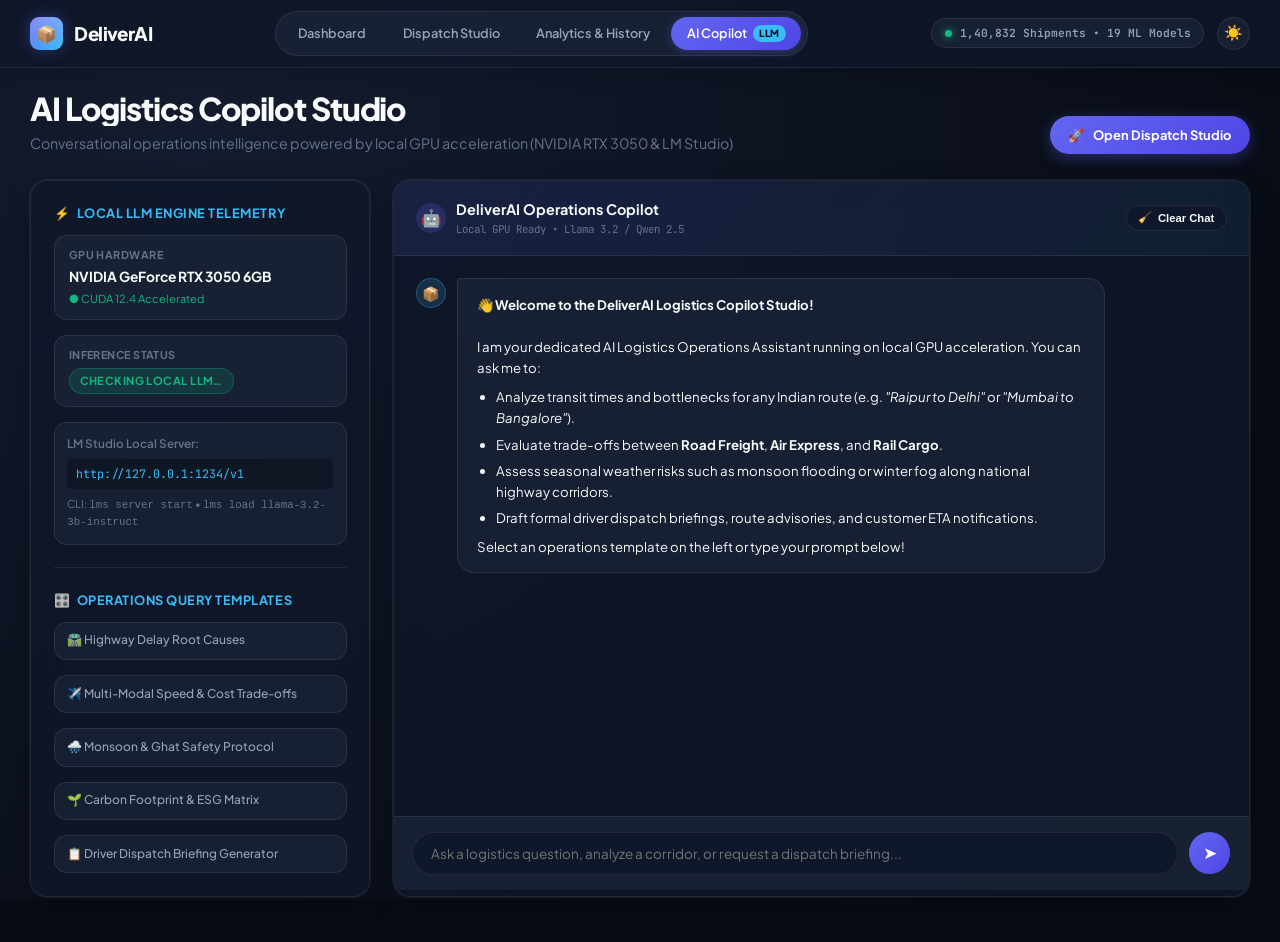
==== frontend/copilot.html @ d7381a9d "Organize extra files, configure Docker & multimodal routes for HF Spaces deployment" ====
<!DOCTYPE html>
<html lang="en" data-theme="dark">
<head>
  <meta charset="UTF-8" />
  <meta name="viewport" content="width=device-width, initial-scale=1.0" />
  <title>AI Logistics Copilot Studio — DeliverAI</title>
  <meta name="description" content="Dedicated Local LLM and AI Logistics Copilot powered by your local GPU for intelligent fleet dispatch and route optimization." />
  <link rel="icon" href="data:image/svg+xml,<svg xmlns=%22http://www.w3.org/2000/svg%22 viewBox=%220 0 100 100%22><text y=%22.9em%22 font-size=%2290%22>📦</text></svg>">
  <link rel="preconnect" href="https://fonts.googleapis.com">
  <link rel="preconnect" href="https://fonts.gstatic.com" crossorigin>
  <link rel="stylesheet" href="css/style.css" />
</head>
<body>
  <!-- Navigation Header (Glass Command Header) -->
  <nav class="navbar">
    <a href="index.html" class="navbar-brand">
      <div class="brand-icon">📦</div>
      <span>DeliverAI</span>
    </a>

    <ul class="navbar-nav">
      <li><a href="index.html" class="nav-link">Dashboard</a></li>
      <li><a href="predict.html" class="nav-link">Dispatch Studio</a></li>
      <li><a href="history.html" class="nav-link">Analytics &amp; History</a></li>
      <li><a href="copilot.html" class="nav-link active">AI Copilot <span class="badge-pill-new">LLM</span></a></li>
    </ul>

    <div class="nav-actions">
      <div class="telemetry-pill">
        <span class="status-dot"></span>
        <span id="nav-records">1,40,832 Shipments • 19 ML Models</span>
      </div>
      <button type="button" class="theme-toggle-btn" id="theme-toggle-btn" title="Toggle Dark/Light Mode">
        🌓
      </button>
    </div>
  </nav>

  <main class="page-wrapper">
    <!-- Header Title -->
    <div class="page-header">
      <div>
        <h1 class="page-title">AI Logistics Copilot Studio</h1>
        <p class="page-subtitle">Conversational operations intelligence powered by local GPU acceleration (NVIDIA RTX 3050 &amp; LM Studio)</p>
      </div>
      <div class="flex gap-2">
        <a href="predict.html" class="btn-primary-action" style="padding:0.6rem 1.25rem; font-size:0.86rem; text-decoration:none; border-radius:var(--radius-full);">
          <span>🚀</span>
          <span>Open Dispatch Studio</span>
        </a>
      </div>
    </div>

    <!-- Workspace Split Cockpit -->
    <div class="copilot-workspace">
      <!-- Left Column: Engine & Operations Templates -->
      <div class="copilot-sidebar-card">
        <!-- Hardware & Inference Architecture -->
        <div>
          <div style="font-size:0.85rem; font-weight:700; color:var(--clr-cyan); margin-bottom:0.75rem; display:flex; align-items:center; gap:0.45rem; text-transform:uppercase; letter-spacing:0.04em;">
            <span>⚡</span>
            <span>Local LLM Engine Telemetry</span>
          </div>

          <div class="gpu-stat-pill mb-2">
            <div style="font-size:0.72rem; color:var(--txt-muted); text-transform:uppercase; font-weight:700; letter-spacing:0.04em;">GPU Hardware</div>
            <div style="font-weight:700; color:var(--txt-main); font-size:0.92rem; margin-top:0.15rem;" id="copilot-gpu-name">NVIDIA GeForce RTX 3050 6GB</div>
            <div style="font-size:0.74rem; color:var(--clr-emerald); margin-top:0.2rem;">● CUDA 12.4 Accelerated</div>
          </div>

          <div class="gpu-stat-pill mb-2">
            <div style="font-size:0.72rem; color:var(--txt-muted); text-transform:uppercase; font-weight:700; letter-spacing:0.04em;">Inference Status</div>
            <div id="copilot-engine-status" style="margin-top:0.25rem;">
              <span class="badge badge-low">Checking Local LLM…</span>
            </div>
          </div>

          <div style="background:var(--bg-surface-elev); border:1px solid var(--border-subtle); border-radius:var(--radius-md); padding:0.85rem; font-size:0.78rem;">
            <div class="text-muted" style="margin-bottom:0.35rem; font-weight:600;">LM Studio Local Server:</div>
            <code style="font-family:var(--font-mono); color:var(--clr-cyan); display:block; background:rgba(0,0,0,0.3); padding:0.4rem 0.6rem; border-radius:4px; font-size:0.78rem;">http://127.0.0.1:1234/v1</code>
            <div class="text-muted" style="margin-top:0.45rem; font-size:0.72rem;">CLI: <code>lms server start</code> • <code>lms load llama-3.2-3b-instruct</code></div>
          </div>
        </div>

        <hr style="border:none; border-top:1px solid var(--border-subtle);" />

        <!-- Operations Prompt Templates -->
        <div>
          <div style="font-size:0.85rem; font-weight:700; color:var(--clr-cyan); margin-bottom:0.75rem; display:flex; align-items:center; gap:0.45rem; text-transform:uppercase; letter-spacing:0.04em;">
            <span>🎛️</span>
            <span>Operations Query Templates</span>
          </div>

          <div class="flex flex-col gap-2">
            <button type="button" class="studio-chip" data-prompt="Why does long-haul freight across Indian national highways encounter significant delays? Explain top 4 factors and empirical mitigations.">
              🛣️ Highway Delay Root Causes
            </button>
            <button type="button" class="studio-chip" data-prompt="Compare Road Freight vs Air Express vs Dedicated Rail Cargo for a 1,000 km shipment across India. Focus on transit time vs operational cost vs ESG emissions.">
              ✈️ Multi-Modal Speed &amp; Cost Trade-offs
            </button>
            <button type="button" class="studio-chip" data-prompt="What safety precautions, speed limits, and rest schedules should be mandated for freight drivers traversing monsoon ghat routes (e.g. Mumbai-Pune expressway)?">
              🌧️ Monsoon &amp; Ghat Safety Protocol
            </button>
            <button type="button" class="studio-chip" data-prompt="How does switching high-density freight corridors from Road to Dedicated Freight Corridor (DFC) Rail impact supply chain CO2e emissions?">
              🌱 Carbon Footprint &amp; ESG Matrix
            </button>
            <button type="button" class="studio-chip" data-prompt="Generate a formal driver dispatch briefing for a 15-ton shipment from Mumbai to Delhi departing at 06:00 AM under moderate traffic.">
              📋 Driver Dispatch Briefing Generator
            </button>
          </div>
        </div>
      </div>

      <!-- Right Column: Conversational Console -->
      <div class="copilot-main-card">
        <!-- Console Header -->
        <div class="copilot-card-header">
          <div style="display:flex; align-items:center; gap:0.65rem;">
            <div class="copilot-avatar" style="background:rgba(99,102,241,0.2); color:var(--clr-primary); font-size:1.1rem;">🤖</div>
            <div>
              <div style="font-weight:700; font-size:0.96rem; color:var(--txt-main);">DeliverAI Operations Copilot</div>
              <div class="font-mono text-muted" style="font-size:0.72rem;" id="copilot-drawer-subtitle">Local GPU Ready • Llama 3.2 / Qwen 2.5</div>
            </div>
          </div>
          <div class="flex items-center gap-2">
            <button type="button" class="btn-secondary-action" id="clear-chat-btn" style="padding:0.35rem 0.75rem; font-size:0.75rem;">
              <span>🧹</span>
              <span>Clear Chat</span>
            </button>
          </div>
        </div>

        <!-- Active Context Banner (optional) -->
        <div id="copilot-active-context" class="d-none" style="padding:0.6rem 1.25rem; background:rgba(99, 102, 241, 0.12); border-bottom:1px solid var(--border-subtle); font-size:0.8rem; color:var(--txt-main);">
        </div>

        <!-- Chat Stream Body -->
        <div class="copilot-chat-body" id="studio-chat-messages">
          <div class="copilot-msg bot">
            <div class="copilot-avatar">📦</div>
            <div class="copilot-bubble">
              <strong>👋 Welcome to the DeliverAI Logistics Copilot Studio!</strong><br/><br/>
              I am your dedicated AI Logistics Operations Assistant running on local GPU acceleration. You can ask me to:
              <ul>
                <li>Analyze transit times and bottlenecks for any Indian route (e.g. <em>"Raipur to Delhi"</em> or <em>"Mumbai to Bangalore"</em>).</li>
                <li>Evaluate trade-offs between <strong>Road Freight</strong>, <strong>Air Express</strong>, and <strong>Rail Cargo</strong>.</li>
                <li>Assess seasonal weather risks such as monsoon flooding or winter fog along national highway corridors.</li>
                <li>Draft formal driver dispatch briefings, route advisories, and customer ETA notifications.</li>
              </ul>
              Select an operations template on the left or type your prompt below!
            </div>
          </div>
        </div>

        <!-- Input Bar -->
        <div class="copilot-input-bar">
          <input type="text" class="copilot-input" id="studio-copilot-input" placeholder="Ask a logistics question, analyze a corridor, or request a dispatch briefing..." />
          <button type="button" class="copilot-send-btn" id="studio-copilot-send-btn" title="Send query">
            ➤
          </button>
        </div>
      </div>
    </div>
  </main>

  <script src="js/main.js" defer></script>
  <script src="js/copilot.js" defer></script>
  <script>
    // Theme toggle init
    const themeBtn = document.getElementById("theme-toggle-btn");
    if (themeBtn) {
      const savedTheme = localStorage.getItem("deliverai-theme") || "dark";
      document.documentElement.setAttribute("data-theme", savedTheme);
      themeBtn.textContent = savedTheme === "light" ? "🌙" : "☀️";

      themeBtn.addEventListener("click", () => {
        const current = document.documentElement.getAttribute("data-theme") || "dark";
        const next = current === "dark" ? "light" : "dark";
        document.documentElement.setAttribute("data-theme", next);
        localStorage.setItem("deliverai-theme", next);
        themeBtn.textContent = next === "light" ? "🌙" : "☀️";
      });
    }

    // Clear chat button
    document.addEventListener("DOMContentLoaded", () => {
      const clearBtn = document.getElementById("clear-chat-btn");
      if (clearBtn) {
        clearBtn.addEventListener("click", () => {
          const container = document.getElementById("studio-chat-messages");
          if (container) {
            container.innerHTML = `
              <div class="copilot-msg bot">
                <div class="copilot-avatar">📦</div>
                <div class="copilot-bubble">
                  <strong>Conversation reset.</strong> How can I assist your fleet operations today?
                </div>
              </div>
            `;
          }
        });
      }
    });
  </script>
</body>
</html>
---- frontend/css/style.css ----
/* ==========================================================================
   DeliverAI — Executive Design System & Stylesheet
   Theme: Next-Gen Intelligent Logistics Command Center
   Typography: Plus Jakarta Sans + JetBrains Mono
   ========================================================================== */

@import url('https://fonts.googleapis.com/css2?family=Plus+Jakarta+Sans:wght@300;400;500;600;700;800&family=JetBrains+Mono:wght@400;500;600;700&display=swap');

/* ── Design Tokens & Themes ────────────────────────────────────────────── */
:root {
  /* Default: Modern Obsidian Dark Command Center */
  --bg-base:          #080C15;
  --bg-gradient:      radial-gradient(circle at 15% 15%, #131B2E 0%, #080C15 85%);
  --bg-surface:       #0F172A;
  --bg-surface-glass: rgba(15, 23, 42, 0.75);
  --bg-surface-elev:  rgba(30, 41, 59, 0.65);
  --bg-surface-high:  #1E293B;

  --border-subtle:    rgba(255, 255, 255, 0.08);
  --border-light:     rgba(255, 255, 255, 0.14);
  --border-focus:     rgba(99, 102, 241, 0.65);

  --txt-main:         #F8FAFC;
  --txt-secondary:    #94A3B8;
  --txt-muted:        #64748B;
  --txt-inverse:      #090D16;

  /* Accent Vibrance */
  --clr-primary:       #6366F1;
  --clr-primary-glow:  rgba(99, 102, 241, 0.35);
  --clr-cyan:          #38BDF8;
  --clr-cyan-glow:     rgba(56, 189, 248, 0.3);
  --clr-emerald:       #10B981;
  --clr-emerald-glow:  rgba(16, 185, 129, 0.25);
  --clr-amber:         #F59E0B;
  --clr-rose:          #F43F5E;
  --clr-purple:        #A855F7;

  /* Typography */
  --font-main: 'Plus Jakarta Sans', -apple-system, BlinkMacSystemFont, 'Segoe UI', Roboto, sans-serif;
  --font-mono: 'JetBrains Mono', monospace;

  /* Geometry & Shadows */
  --radius-xs: 0.35rem;
  --radius-sm: 0.6rem;
  --radius-md: 0.85rem;
  --radius-lg: 1.15rem;
  --radius-xl: 1.5rem;
  --radius-full: 9999px;

  --shadow-glass: 0 10px 30px -5px rgba(0, 0, 0, 0.4), 0 0 1px 1px var(--border-subtle);
  --shadow-elev:  0 20px 40px -10px rgba(0, 0, 0, 0.6), 0 0 2px 1px var(--border-light);
  --shadow-glow:  0 0 25px var(--clr-primary-glow);
}

/* ── Light Mode Override (Clean Modern Light Studio) ───────────────────── */
[data-theme="light"] {
  --bg-base:          #F1F5F9;
  --bg-gradient:      radial-gradient(circle at 10% 10%, #E2E8F0 0%, #F1F5F9 85%);
  --bg-surface:       #FFFFFF;
  --bg-surface-glass: rgba(255, 255, 255, 0.85);
  --bg-surface-elev:  rgba(248, 250, 252, 0.9);
  --bg-surface-high:  #F8FAFC;

  --border-subtle:    rgba(0, 0, 0, 0.08);
  --border-light:     rgba(0, 0, 0, 0.14);
  --border-focus:     rgba(79, 70, 229, 0.65);

  --txt-main:         #0F172A;
  --txt-secondary:    #475569;
  --txt-muted:        #64748B;
  --txt-inverse:      #FFFFFF;

  --shadow-glass: 0 10px 30px -5px rgba(15, 23, 42, 0.06), 0 0 1px 1px var(--border-subtle);
  --shadow-elev:  0 20px 40px -10px rgba(15, 23, 42, 0.12), 0 0 2px 1px var(--border-light);
  --shadow-glow:  0 0 20px rgba(99, 102, 241, 0.15);
}

/* ── Reset & Core ──────────────────────────────────────────────────────── */
*, *::before, *::after {
  box-sizing: border-box;
  margin: 0;
  padding: 0;
}

html {
  font-size: 15px;
  scroll-behavior: smooth;
}

body {
  font-family: var(--font-main);
  background: var(--bg-base);
  background-image: var(--bg-gradient);
  background-attachment: fixed;
  color: var(--txt-main);
  min-height: 100vh;
  line-height: 1.55;
  -webkit-font-smoothing: antialiased;
  -moz-osx-font-smoothing: grayscale;
  overflow-x: hidden;
}

/* Custom Scrollbars */
::-webkit-scrollbar {
  width: 6px;
  height: 6px;
}
::-webkit-scrollbar-track {
  background: transparent;
}
::-webkit-scrollbar-thumb {
  background: var(--border-light);
  border-radius: var(--radius-full);
}
::-webkit-scrollbar-thumb:hover {
  background: var(--clr-primary);
}

/* ── Navbar: Floating Glass Command Header ────────────────────────────── */
.navbar {
  position: sticky;
  top: 0;
  z-index: 1000;
  display: flex;
  align-items: center;
  justify-content: space-between;
  padding: 0.75rem 2rem;
  background: var(--bg-surface-glass);
  backdrop-filter: blur(20px);
  -webkit-backdrop-filter: blur(20px);
  border-bottom: 1px solid var(--border-subtle);
  box-shadow: 0 4px 20px rgba(0, 0, 0, 0.15);
  transition: all 0.25s ease;
}

.navbar-brand {
  display: flex;
  align-items: center;
  gap: 0.75rem;
  font-size: 1.25rem;
  font-weight: 800;
  color: var(--txt-main);
  text-decoration: none;
  letter-spacing: -0.03em;
}

.brand-icon {
  width: 2.2rem;
  height: 2.2rem;
  background: linear-gradient(135deg, var(--clr-primary), var(--clr-cyan));
  border-radius: var(--radius-sm);
  display: flex;
  align-items: center;
  justify-content: center;
  font-size: 1.1rem;
  box-shadow: 0 0 15px var(--clr-primary-glow);
  position: relative;
  overflow: hidden;
}
.brand-icon::after {
  content: '';
  position: absolute;
  inset: 0;
  background: linear-gradient(180deg, rgba(255,255,255,0.25), transparent);
}

.navbar-nav {
  display: flex;
  align-items: center;
  gap: 0.35rem;
  background: var(--bg-surface-elev);
  padding: 0.3rem 0.4rem;
  border-radius: var(--radius-full);
  border: 1px solid var(--border-subtle);
  list-style: none;
}

.nav-link {
  display: inline-flex;
  align-items: center;
  gap: 0.4rem;
  padding: 0.45rem 1.05rem;
  font-size: 0.85rem;
  font-weight: 600;
  color: var(--txt-secondary);
  text-decoration: none;
  border-radius: var(--radius-full);
  transition: all 0.2s cubic-bezier(0.16, 1, 0.3, 1);
}

.nav-link:hover {
  color: var(--txt-main);
  background: rgba(255, 255, 255, 0.05);
}

.nav-link.active {
  color: #FFFFFF;
  background: linear-gradient(135deg, var(--clr-primary), #4F46E5);
  box-shadow: 0 2px 10px var(--clr-primary-glow);
}

.badge-pill-new {
  font-size: 0.65rem;
  font-weight: 800;
  padding: 1px 6px;
  background: var(--clr-cyan);
  color: #090D16;
  border-radius: var(--radius-full);
  letter-spacing: 0.05em;
  text-transform: uppercase;
}

/* Nav Actions & Telemetry */
.nav-actions {
  display: flex;
  align-items: center;
  gap: 0.85rem;
}

.telemetry-pill {
  display: flex;
  align-items: center;
  gap: 0.5rem;
  padding: 0.35rem 0.85rem;
  background: var(--bg-surface-elev);
  border: 1px solid var(--border-subtle);
  border-radius: var(--radius-full);
  font-size: 0.75rem;
  font-weight: 600;
  color: var(--txt-secondary);
  font-family: var(--font-mono);
}

.status-dot {
  width: 7px;
  height: 7px;
  border-radius: 50%;
  background: var(--clr-emerald);
  box-shadow: 0 0 8px var(--clr-emerald);
  animation: pulse-dot 2s infinite ease-in-out;
}

@keyframes pulse-dot {
  0%, 100% { opacity: 1; transform: scale(1); }
  50% { opacity: 0.4; transform: scale(0.85); }
}

.theme-toggle-btn {
  width: 2.2rem;
  height: 2.2rem;
  border-radius: var(--radius-full);
  background: var(--bg-surface-elev);
  border: 1px solid var(--border-subtle);
  color: var(--txt-main);
  display: flex;
  align-items: center;
  justify-content: center;
  cursor: pointer;
  font-size: 1rem;
  transition: all 0.2s ease;
}
.theme-toggle-btn:hover {
  background: var(--border-light);
  transform: rotate(15deg);
}

/* ── Layout & Cockpit Containers ───────────────────────────────────────── */
.page-wrapper {
  max-width: 1440px;
  margin: 0 auto;
  padding: 1.5rem 2rem 3rem;
}

.page-header {
  margin-bottom: 1.75rem;
  display: flex;
  align-items: flex-end;
  justify-content: space-between;
  flex-wrap: wrap;
  gap: 1rem;
}

.page-title {
  font-size: 2.1rem;
  font-weight: 800;
  letter-spacing: -0.035em;
  color: var(--txt-main);
  line-height: 1.15;
  background: linear-gradient(135deg, var(--txt-main) 60%, var(--txt-secondary));
  -webkit-background-clip: text;
  -webkit-text-fill-color: transparent;
}

.page-subtitle {
  font-size: 0.95rem;
  color: var(--txt-muted);
  margin-top: 0.35rem;
}

/* ── Split Cockpit Grid (Predict & Dispatch) ───────────────────────────── */
.cockpit-grid {
  display: grid;
  grid-template-columns: 420px 1fr;
  gap: 1.5rem;
  align-items: start;
}

@media (max-width: 1080px) {
  .cockpit-grid {
    grid-template-columns: 1fr;
  }
}

/* ── Cards: High-Performance Glass Containers ──────────────────────────── */
.glass-card {
  background: var(--bg-surface-glass);
  backdrop-filter: blur(20px);
  -webkit-backdrop-filter: blur(20px);
  border: 1px solid var(--border-subtle);
  border-radius: var(--radius-lg);
  box-shadow: var(--shadow-glass);
  overflow: hidden;
  position: relative;
  transition: transform 0.25s ease, box-shadow 0.25s ease, border-color 0.25s ease;
}

.glass-card::before {
  content: '';
  position: absolute;
  top: 0;
  left: 0;
  right: 0;
  height: 1px;
  background: linear-gradient(90deg, transparent, var(--border-light), transparent);
}

.card-header-clean {
  padding: 1.25rem 1.5rem;
  border-bottom: 1px solid var(--border-subtle);
  display: flex;
  align-items: center;
  justify-content: space-between;
}

.card-title-clean {
  font-size: 1.05rem;
  font-weight: 700;
  color: var(--txt-main);
  display: flex;
  align-items: center;
  gap: 0.6rem;
  letter-spacing: -0.015em;
}

.card-body-clean {
  padding: 1.5rem;
}

/* ── Form Controls & Presets ───────────────────────────────────────────── */
.preset-chips-row {
  display: flex;
  align-items: center;
  gap: 0.4rem;
  overflow-x: auto;
  padding-bottom: 0.5rem;
  margin-bottom: 1.2rem;
  scrollbar-width: none;
}
.preset-chips-row::-webkit-scrollbar {
  display: none;
}

.preset-chip {
  flex-shrink: 0;
  padding: 0.35rem 0.75rem;
  font-size: 0.75rem;
  font-weight: 600;
  background: var(--bg-surface-elev);
  border: 1px solid var(--border-subtle);
  border-radius: var(--radius-full);
  color: var(--txt-secondary);
  cursor: pointer;
  transition: all 0.2s ease;
}
.preset-chip:hover {
  color: var(--txt-main);
  background: var(--border-light);
  border-color: var(--clr-primary);
  transform: translateY(-1px);
}

.form-group {
  margin-bottom: 1.15rem;
  position: relative;
}

.form-label {
  display: block;
  font-size: 0.78rem;
  font-weight: 700;
  text-transform: uppercase;
  letter-spacing: 0.05em;
  color: var(--txt-muted);
  margin-bottom: 0.45rem;
}

.input-with-icon {
  position: relative;
  display: flex;
  align-items: center;
}

.input-icon {
  position: absolute;
  left: 1rem;
  font-size: 1.05rem;
  color: var(--txt-muted);
  pointer-events: none;
}

.form-input, .form-select {
  width: 100%;
  padding: 0.8rem 1rem 0.8rem 2.6rem;
  font-family: var(--font-main);
  font-size: 0.92rem;
  font-weight: 500;
  background: var(--bg-surface-elev);
  border: 1px solid var(--border-subtle);
  border-radius: var(--radius-md);
  color: var(--txt-main);
  outline: none;
  transition: all 0.2s ease;
}

.form-input:focus, .form-select:focus {
  border-color: var(--clr-primary);
  box-shadow: 0 0 0 3px var(--clr-primary-glow);
  background: var(--bg-surface);
}

.route-swap-btn {
  width: 2.2rem;
  height: 2.2rem;
  margin: -0.6rem auto 0.6rem;
  display: flex;
  align-items: center;
  justify-content: center;
  background: var(--bg-surface-elev);
  border: 1px solid var(--border-subtle);
  border-radius: var(--radius-full);
  color: var(--txt-secondary);
  cursor: pointer;
  transition: all 0.25s ease;
}
.route-swap-btn:hover {
  color: var(--clr-cyan);
  border-color: var(--clr-cyan);
  transform: rotate(180deg);
}

/* Radio / Card Selectors */
.pill-grid {
  display: grid;
  grid-template-columns: repeat(auto-fit, minmax(70px, 1fr));
  gap: 0.45rem;
}

.pill-option {
  position: relative;
}

.pill-option input {
  position: absolute;
  opacity: 0;
  pointer-events: none;
}

.pill-label {
  display: flex;
  flex-direction: column;
  align-items: center;
  justify-content: center;
  gap: 0.25rem;
  padding: 0.65rem 0.5rem;
  background: var(--bg-surface-elev);
  border: 1px solid var(--border-subtle);
  border-radius: var(--radius-sm);
  font-size: 0.76rem;
  font-weight: 600;
  color: var(--txt-secondary);
  cursor: pointer;
  text-align: center;
  transition: all 0.2s ease;
}

.pill-option input:checked + .pill-label {
  background: rgba(99, 102, 241, 0.16);
  border-color: var(--clr-primary);
  color: #FFFFFF;
  box-shadow: 0 0 12px var(--clr-primary-glow);
}

.pill-label:hover {
  border-color: var(--border-light);
  color: var(--txt-main);
}

/* ── Primary Action Buttons ────────────────────────────────────────────── */
.btn-primary-action {
  width: 100%;
  padding: 0.95rem 1.5rem;
  font-family: var(--font-main);
  font-size: 0.98rem;
  font-weight: 700;
  color: #FFFFFF;
  background: linear-gradient(135deg, var(--clr-primary) 0%, #4F46E5 100%);
  border: none;
  border-radius: var(--radius-md);
  box-shadow: 0 4px 15px var(--clr-primary-glow);
  cursor: pointer;
  display: flex;
  align-items: center;
  justify-content: center;
  gap: 0.6rem;
  transition: all 0.25s cubic-bezier(0.16, 1, 0.3, 1);
  position: relative;
  overflow: hidden;
}

.btn-primary-action:hover:not(:disabled) {
  transform: translateY(-2px);
  box-shadow: 0 8px 25px var(--clr-primary-glow);
  filter: brightness(1.1);
}

.btn-primary-action:disabled {
  opacity: 0.65;
  cursor: not-allowed;
  transform: none;
}

/* ── Executive Studio / Output Pane ────────────────────────────────────── */
.studio-empty-state {
  min-height: 480px;
  display: flex;
  flex-direction: column;
  align-items: center;
  justify-content: center;
  text-align: center;
  padding: 3rem 2rem;
  border: 1px dashed var(--border-light);
  border-radius: var(--radius-lg);
  background: rgba(15, 23, 42, 0.3);
}

.studio-empty-icon {
  width: 4.5rem;
  height: 4.5rem;
  border-radius: var(--radius-full);
  background: linear-gradient(135deg, rgba(99, 102, 241, 0.15), rgba(56, 189, 248, 0.15));
  border: 1px solid var(--border-light);
  display: flex;
  align-items: center;
  justify-content: center;
  font-size: 2rem;
  margin-bottom: 1.25rem;
  animation: float-slow 4s infinite ease-in-out;
}

@keyframes float-slow {
  0%, 100% { transform: translateY(0); }
  50% { transform: translateY(-8px); }
}

/* ── Hero Estimation Display ───────────────────────────────────────────── */
.hero-estimate-card {
  background: linear-gradient(135deg, rgba(99, 102, 241, 0.14) 0%, rgba(56, 189, 248, 0.08) 100%);
  border: 1px solid rgba(99, 102, 241, 0.35);
  border-radius: var(--radius-lg);
  padding: 1.75rem 2rem;
  margin-bottom: 1.5rem;
  position: relative;
  overflow: hidden;
  box-shadow: var(--shadow-glass);
}

.hero-estimate-card::after {
  content: '';
  position: absolute;
  top: -50%;
  right: -20%;
  width: 250px;
  height: 250px;
  background: radial-gradient(circle, var(--clr-primary-glow) 0%, transparent 70%);
  pointer-events: none;
}

.hero-time-value {
  font-size: 3.4rem;
  font-weight: 800;
  line-height: 1;
  letter-spacing: -0.04em;
  color: var(--txt-main);
  font-family: var(--font-main);
  text-shadow: 0 0 30px rgba(99, 102, 241, 0.3);
}

.hero-meta-row {
  display: flex;
  align-items: center;
  justify-content: space-between;
  flex-wrap: wrap;
  gap: 0.75rem;
  margin-top: 0.75rem;
}

.hero-model-badge {
  display: inline-flex;
  align-items: center;
  gap: 0.4rem;
  padding: 0.35rem 0.85rem;
  background: rgba(99, 102, 241, 0.2);
  border: 1px solid rgba(99, 102, 241, 0.4);
  border-radius: var(--radius-full);
  font-size: 0.82rem;
  font-weight: 700;
  color: #818CF8;
  text-transform: uppercase;
}

.hero-confidence {
  font-size: 0.82rem;
  color: var(--txt-secondary);
  font-family: var(--font-mono);
}

/* ── Interactive Tab Navigation ────────────────────────────────────────── */
.studio-tabs-bar {
  display: flex;
  align-items: center;
  gap: 0.4rem;
  border-bottom: 1px solid var(--border-subtle);
  margin-bottom: 1.25rem;
  overflow-x: auto;
  scrollbar-width: none;
}
.studio-tabs-bar::-webkit-scrollbar {
  display: none;
}

.tab-btn {
  padding: 0.75rem 1.15rem;
  font-family: var(--font-main);
  font-size: 0.86rem;
  font-weight: 600;
  color: var(--txt-secondary);
  background: transparent;
  border: none;
  border-bottom: 2px solid transparent;
  cursor: pointer;
  display: inline-flex;
  align-items: center;
  gap: 0.45rem;
  transition: all 0.2s ease;
  white-space: nowrap;
}

.tab-btn:hover {
  color: var(--txt-main);
}

.tab-btn.active {
  color: var(--clr-cyan);
  border-bottom-color: var(--clr-cyan);
}

.tab-pane {
  display: none;
  animation: fadeInTab 0.25s ease forwards;
}

.tab-pane.active {
  display: block;
}

@keyframes fadeInTab {
  from { opacity: 0; transform: translateY(6px); }
  to { opacity: 1; transform: translateY(0); }
}

/* ── SLM Meta-Router Card & Leg Table ──────────────────────────────────── */
.slm-decision-card {
  background: linear-gradient(135deg, rgba(99, 102, 241, 0.12), rgba(168, 85, 247, 0.08));
  border: 1px solid rgba(99, 102, 241, 0.35);
  border-radius: var(--radius-md);
  padding: 1.25rem 1.4rem;
  margin-bottom: 1.25rem;
}

.slm-header-row {
  display: flex;
  align-items: center;
  justify-content: space-between;
  margin-bottom: 0.75rem;
  flex-wrap: wrap;
  gap: 0.5rem;
}

.slm-badge-source {
  padding: 3px 10px;
  background: rgba(99, 102, 241, 0.2);
  border: 1px solid rgba(99, 102, 241, 0.4);
  border-radius: var(--radius-full);
  font-size: 0.72rem;
  font-weight: 700;
  color: #818CF8;
}

.slm-reasoning-box {
  background: var(--bg-surface-elev);
  border: 1px solid var(--border-subtle);
  border-radius: var(--radius-sm);
  padding: 0.85rem 1rem;
  margin-bottom: 0.85rem;
  font-size: 0.86rem;
  color: var(--txt-secondary);
  line-height: 1.5;
}

.slm-meta-tags {
  display: grid;
  grid-template-columns: repeat(3, 1fr);
  gap: 0.75rem;
  font-size: 0.78rem;
  color: var(--txt-muted);
}
.slm-meta-tags strong {
  color: var(--txt-main);
}

@media (max-width: 640px) {
  .slm-meta-tags {
    grid-template-columns: 1fr;
  }
}

/* 25 km Leg Breakdown Table */
.leg-breakdown-container {
  background: var(--bg-surface-elev);
  border: 1px solid var(--border-subtle);
  border-radius: var(--radius-md);
  overflow: hidden;
}

.leg-breakdown-header {
  padding: 0.85rem 1.15rem;
  background: rgba(255, 255, 255, 0.03);
  border-bottom: 1px solid var(--border-subtle);
  display: flex;
  align-items: center;
  justify-content: space-between;
  font-size: 0.84rem;
  font-weight: 700;
}

.leg-list-scroll {
  max-height: 380px;
  overflow-y: auto;
}

.leg-item-row {
  display: flex;
  align-items: center;
  justify-content: space-between;
  padding: 0.7rem 1.15rem;
  border-bottom: 1px solid var(--border-subtle);
  font-size: 0.83rem;
  transition: background 0.15s ease;
}

.leg-item-row:hover {
  background: rgba(255, 255, 255, 0.04);
}

.leg-item-row:last-child {
  border-bottom: none;
}

.leg-badge-pill {
  display: inline-flex;
  align-items: center;
  gap: 0.3rem;
  padding: 2px 8px;
  border-radius: var(--radius-xs);
  font-size: 0.72rem;
  font-weight: 700;
  margin-left: 0.5rem;
}

/* ── Interactive Map & Route Checkpoints ───────────────────────────────── */
#route-map {
  width: 100%;
  height: 380px;
  border-radius: var(--radius-md);
  border: 1px solid var(--border-subtle);
  box-shadow: var(--shadow-glass);
}

.weather-checkpoints-row {
  display: grid;
  grid-template-columns: repeat(auto-fit, minmax(130px, 1fr));
  gap: 0.75rem;
  margin-top: 1rem;
}

.weather-ckpt-card {
  background: var(--bg-surface-elev);
  border: 1px solid var(--border-subtle);
  border-radius: var(--radius-sm);
  padding: 0.75rem;
  text-align: center;
}

.weather-ckpt-label {
  font-size: 0.72rem;
  font-weight: 700;
  text-transform: uppercase;
  color: var(--txt-muted);
}
.weather-ckpt-cond {
  font-size: 0.95rem;
  font-weight: 700;
  margin: 0.25rem 0;
  color: var(--txt-main);
}
.weather-ckpt-temp {
  font-size: 0.8rem;
  color: var(--txt-secondary);
  font-family: var(--font-mono);
}

/* ── What-If Scenario Simulator ────────────────────────────────────────── */
.whatif-panel {
  background: var(--bg-surface-elev);
  border: 1px solid var(--border-subtle);
  border-radius: var(--radius-md);
  padding: 1.25rem;
}

.whatif-group {
  margin-bottom: 1rem;
}

.whatif-group:last-child {
  margin-bottom: 0;
}

.whatif-btn-row {
  display: flex;
  gap: 0.4rem;
  flex-wrap: wrap;
  margin-top: 0.45rem;
}

.whatif-btn {
  padding: 0.45rem 0.85rem;
  font-family: var(--font-main);
  font-size: 0.8rem;
  font-weight: 600;
  background: rgba(255, 255, 255, 0.04);
  border: 1px solid var(--border-subtle);
  border-radius: var(--radius-full);
  color: var(--txt-secondary);
  cursor: pointer;
  transition: all 0.2s ease;
}

.whatif-btn:hover {
  background: var(--border-light);
  color: var(--txt-main);
}

.whatif-btn.active {
  background: var(--clr-primary);
  border-color: var(--clr-primary);
  color: #FFFFFF;
  box-shadow: 0 0 10px var(--clr-primary-glow);
}

.whatif-delta-banner {
  padding: 0.65rem 1rem;
  background: rgba(16, 185, 129, 0.12);
  border: 1px solid rgba(16, 185, 129, 0.35);
  border-radius: var(--radius-sm);
  display: flex;
  align-items: center;
  justify-content: space-between;
  font-size: 0.82rem;
  color: var(--clr-emerald);
  margin-top: 1rem;
}

/* ── Explainable AI (SHAP) Factor Attribution ──────────────────────────── */
.shap-factor-row {
  display: flex;
  align-items: center;
  justify-content: space-between;
  padding: 0.55rem 0;
  border-bottom: 1px solid var(--border-subtle);
  font-size: 0.83rem;
}

.shap-bar-track {
  width: 110px;
  height: 6px;
  background: rgba(255, 255, 255, 0.08);
  border-radius: var(--radius-full);
  overflow: hidden;
  margin: 0 0.75rem;
}

.shap-bar-fill {
  height: 100%;
  border-radius: var(--radius-full);
  background: var(--clr-primary);
}
.shap-bar-fill.negative {
  background: var(--clr-emerald);
}

/* ── Green Logistics & Carbon Footprint ────────────────────────────────── */
.eco-kpi-grid {
  display: grid;
  grid-template-columns: repeat(3, 1fr);
  gap: 1rem;
  margin: 1rem 0;
}

.eco-kpi-card {
  background: rgba(16, 185, 129, 0.08);
  border: 1px solid rgba(16, 185, 129, 0.25);
  border-radius: var(--radius-md);
  padding: 1rem;
  text-align: center;
}

.eco-rating-badge {
  width: 2.4rem;
  height: 2.4rem;
  border-radius: var(--radius-full);
  background: var(--clr-emerald);
  color: #090D16;
  font-weight: 800;
  font-size: 1.15rem;
  display: inline-flex;
  align-items: center;
  justify-content: center;
  margin-bottom: 0.35rem;
}

/* ── KPI Grid (Dashboard & Analytics) ──────────────────────────────────── */
.grid-4 {
  display: grid;
  grid-template-columns: repeat(4, 1fr);
  gap: 1.25rem;
}

.grid-3 {
  display: grid;
  grid-template-columns: repeat(3, 1fr);
  gap: 1.25rem;
}

.grid-2 {
  display: grid;
  grid-template-columns: repeat(2, 1fr);
  gap: 1.25rem;
}

@media (max-width: 1024px) {
  .grid-4 { grid-template-columns: repeat(2, 1fr); }
  .grid-3 { grid-template-columns: 1fr; }
  .grid-2 { grid-template-columns: 1fr; }
}

@media (max-width: 640px) {
  .grid-4 { grid-template-columns: 1fr; }
}

.kpi-card-modern {
  background: var(--bg-surface-glass);
  border: 1px solid var(--border-subtle);
  border-radius: var(--radius-lg);
  padding: 1.35rem 1.5rem;
  box-shadow: var(--shadow-glass);
  position: relative;
  overflow: hidden;
  transition: transform 0.2s ease, border-color 0.2s ease;
}

.kpi-card-modern:hover {
  transform: translateY(-2px);
  border-color: var(--border-light);
}

.kpi-icon-box {
  width: 2.4rem;
  height: 2.4rem;
  border-radius: var(--radius-sm);
  display: flex;
  align-items: center;
  justify-content: center;
  font-size: 1.2rem;
  margin-bottom: 0.85rem;
  background: var(--bg-surface-elev);
}

.kpi-val {
  font-size: 1.85rem;
  font-weight: 800;
  letter-spacing: -0.03em;
  color: var(--txt-main);
  line-height: 1.2;
}

.kpi-lbl {
  font-size: 0.82rem;
  font-weight: 600;
  color: var(--txt-muted);
  margin-top: 0.2rem;
}

/* ── Waybill Modal ─────────────────────────────────────────────────────── */
.modal-backdrop {
  position: fixed;
  inset: 0;
  z-index: 2000;
  background: rgba(0, 0, 0, 0.75);
  backdrop-filter: blur(8px);
  -webkit-backdrop-filter: blur(8px);
  display: flex;
  align-items: center;
  justify-content: center;
  padding: 1.5rem;
}

.waybill-card {
  width: 100%;
  max-width: 580px;
  background: #FFFFFF;
  color: #0F172A;
  border-radius: var(--radius-lg);
  box-shadow: 0 25px 60px rgba(0, 0, 0, 0.5);
  overflow: hidden;
  animation: modalScale 0.25s cubic-bezier(0.16, 1, 0.3, 1) forwards;
}

@keyframes modalScale {
  from { opacity: 0; transform: scale(0.94); }
  to { opacity: 1; transform: scale(1); }
}

.waybill-header {
  background: linear-gradient(135deg, #0F172A, #1E293B);
  color: #FFFFFF;
  padding: 1.25rem 1.5rem;
  display: flex;
  align-items: center;
  justify-content: space-between;
}

.waybill-body {
  padding: 1.5rem;
}

.waybill-barcode {
  height: 48px;
  background: repeating-linear-gradient(90deg, #0F172A 0px, #0F172A 2px, transparent 2px, transparent 6px, #0F172A 6px, #0F172A 9px, transparent 9px, transparent 13px);
  margin: 1rem 0;
  opacity: 0.85;
}

/* ── Badges & Micro-Pills ──────────────────────────────────────────────── */
.badge {
  display: inline-flex;
  align-items: center;
  gap: 0.35rem;
  padding: 0.25rem 0.65rem;
  border-radius: var(--radius-full);
  font-size: 0.74rem;
  font-weight: 700;
  text-transform: uppercase;
  letter-spacing: 0.04em;
}

.badge-low, .badge-clear, .badge-standard {
  background: rgba(16, 185, 129, 0.15);
  color: #10B981;
  border: 1px solid rgba(16, 185, 129, 0.3);
}

.badge-moderate, .badge-cloudy, .badge-express {
  background: rgba(245, 158, 11, 0.15);
  color: #F59E0B;
  border: 1px solid rgba(245, 158, 11, 0.3);
}

.badge-high, .badge-rain, .badge-overnight {
  background: rgba(244, 63, 94, 0.15);
  color: #F43F5E;
  border: 1px solid rgba(244, 63, 94, 0.3);
}

.badge-severe, .badge-storm {
  background: rgba(168, 85, 247, 0.15);
  color: #A855F7;
  border: 1px solid rgba(168, 85, 247, 0.3);
}

/* ── Tables (History & Manifests) ──────────────────────────────────────── */
.table-responsive {
  width: 100%;
  overflow-x: auto;
}

.data-table {
  width: 100%;
  border-collapse: collapse;
  text-align: left;
  font-size: 0.84rem;
}

.data-table th {
  padding: 0.85rem 1.15rem;
  background: rgba(255, 255, 255, 0.03);
  color: var(--txt-muted);
  font-weight: 700;
  text-transform: uppercase;
  font-size: 0.72rem;
  letter-spacing: 0.05em;
  border-bottom: 1px solid var(--border-subtle);
}

.data-table td {
  padding: 0.95rem 1.15rem;
  border-bottom: 1px solid var(--border-subtle);
  color: var(--txt-main);
  vertical-align: middle;
}

.data-table tr:hover td {
  background: rgba(255, 255, 255, 0.02);
}

/* ── Copilot Glass Chat Layout ─────────────────────────────────────────── */
.copilot-workspace {
  display: grid;
  grid-template-columns: 340px 1fr;
  gap: 1.5rem;
  align-items: stretch;
  min-height: calc(100vh - 190px);
}

@media (max-width: 992px) {
  .copilot-workspace {
    grid-template-columns: 1fr;
  }
}

.copilot-sidebar-card {
  background: var(--bg-surface-glass);
  backdrop-filter: blur(16px);
  -webkit-backdrop-filter: blur(16px);
  border: 1px solid var(--border-subtle);
  border-radius: var(--radius-lg);
  padding: 1.5rem;
  display: flex;
  flex-direction: column;
  gap: 1.5rem;
  box-shadow: var(--shadow-glass);
}

.copilot-main-card {
  background: var(--bg-surface-glass);
  backdrop-filter: blur(16px);
  -webkit-backdrop-filter: blur(16px);
  border: 1px solid var(--border-subtle);
  border-radius: var(--radius-lg);
  display: flex;
  flex-direction: column;
  overflow: hidden;
  box-shadow: var(--shadow-glass);
}

.copilot-card-header {
  padding: 1.15rem 1.5rem;
  background: linear-gradient(135deg, rgba(99, 102, 241, 0.12), rgba(56, 189, 248, 0.06));
  border-bottom: 1px solid var(--border-subtle);
  display: flex;
  align-items: center;
  justify-content: space-between;
}

.copilot-chat-body {
  flex: 1;
  overflow-y: auto;
  padding: 1.5rem;
  display: flex;
  flex-direction: column;
  gap: 1.25rem;
  max-height: 560px;
  min-height: 440px;
}

.copilot-msg {
  display: flex;
  gap: 0.75rem;
  max-width: 85%;
  animation: fadeIn 0.2s ease-out;
}

.copilot-msg.user {
  align-self: flex-end;
  flex-direction: row-reverse;
}

.copilot-msg.bot {
  align-self: flex-start;
}

.copilot-avatar {
  width: 2rem;
  height: 2rem;
  border-radius: var(--radius-full);
  display: flex;
  align-items: center;
  justify-content: center;
  font-size: 0.95rem;
  flex-shrink: 0;
}

.copilot-msg.user .copilot-avatar {
  background: linear-gradient(135deg, var(--clr-primary), #4F46E5);
  color: #fff;
}

.copilot-msg.bot .copilot-avatar {
  background: rgba(56, 189, 248, 0.15);
  border: 1px solid rgba(56, 189, 248, 0.3);
  color: var(--clr-cyan);
}

.copilot-bubble {
  padding: 1rem 1.25rem;
  border-radius: var(--radius-lg);
  font-size: 0.88rem;
  line-height: 1.6;
}

.copilot-msg.user .copilot-bubble {
  background: linear-gradient(135deg, var(--clr-primary), #4F46E5);
  color: #FFFFFF;
  border-top-right-radius: 4px;
  box-shadow: 0 4px 15px var(--clr-primary-glow);
}

.copilot-msg.bot .copilot-bubble {
  background: var(--bg-surface-elev);
  border: 1px solid var(--border-subtle);
  color: var(--txt-main);
  border-top-left-radius: 4px;
}

.copilot-bubble strong {
  color: var(--txt-main);
  font-weight: 700;
}
.copilot-msg.user .copilot-bubble strong {
  color: #FFFFFF;
}

.copilot-bubble ul {
  margin: 0.5rem 0 0.5rem 1.25rem;
  padding: 0;
}
.copilot-bubble li {
  margin-bottom: 0.35rem;
}

.copilot-bubble h3 {
  font-size: 0.95rem;
  margin: 0.75rem 0 0.35rem;
  color: var(--clr-cyan);
}

.copilot-bubble code {
  font-family: var(--font-mono);
  background: rgba(0, 0, 0, 0.25);
  padding: 0.15rem 0.4rem;
  border-radius: 4px;
  font-size: 0.82rem;
}

.copilot-input-bar {
  padding: 1rem 1.25rem;
  background: var(--bg-surface-elev);
  border-top: 1px solid var(--border-subtle);
  display: flex;
  align-items: center;
  gap: 0.75rem;
}

.copilot-input {
  flex: 1;
  padding: 0.8rem 1.15rem;
  font-family: var(--font-main);
  font-size: 0.9rem;
  background: var(--bg-surface);
  border: 1px solid var(--border-subtle);
  border-radius: var(--radius-full);
  color: var(--txt-main);
  outline: none;
  transition: all 0.2s ease;
}

.copilot-input:focus {
  border-color: var(--clr-primary);
  box-shadow: 0 0 0 3px var(--clr-primary-glow);
}

.copilot-send-btn {
  width: 2.75rem;
  height: 2.75rem;
  border-radius: var(--radius-full);
  background: linear-gradient(135deg, var(--clr-primary), #4F46E5);
  border: none;
  color: #FFFFFF;
  font-size: 1.1rem;
  display: flex;
  align-items: center;
  justify-content: center;
  cursor: pointer;
  transition: all 0.2s ease;
  flex-shrink: 0;
}

.copilot-send-btn:hover {
  transform: scale(1.06);
  box-shadow: 0 0 15px var(--clr-primary-glow);
}

.gpu-stat-pill {
  background: var(--bg-surface-elev);
  border: 1px solid var(--border-subtle);
  border-radius: var(--radius-md);
  padding: 0.75rem 0.95rem;
}

.studio-chip {
  width: 100%;
  text-align: left;
  background: var(--bg-surface-elev);
  border: 1px solid var(--border-subtle);
  border-radius: var(--radius-md);
  padding: 0.65rem 0.85rem;
  color: var(--txt-secondary);
  font-family: var(--font-main);
  font-size: 0.8rem;
  font-weight: 500;
  cursor: pointer;
  transition: all 0.2s ease;
  line-height: 1.4;
}

.studio-chip:hover {
  background: rgba(99, 102, 241, 0.12);
  border-color: var(--clr-primary);
  color: var(--txt-main);
  transform: translateX(3px);
}

/* ── History & Analytics Enhancements ─────────────────────────────────── */
.filter-toolbar {
  display: flex;
  align-items: center;
  justify-content: space-between;
  flex-wrap: wrap;
  gap: 1rem;
  padding: 1rem 1.25rem;
  background: var(--bg-surface-elev);
  border-bottom: 1px solid var(--border-subtle);
}

.search-input-box {
  position: relative;
  min-width: 260px;
}

.search-input-box input {
  padding-left: 2.4rem;
  border-radius: var(--radius-full);
  font-size: 0.84rem;
}

.search-icon-pos {
  position: absolute;
  left: 0.9rem;
  top: 50%;
  transform: translateY(-50%);
  font-size: 0.9rem;
  color: var(--txt-muted);
  pointer-events: none;
}

.filter-chip-group {
  display: flex;
  align-items: center;
  gap: 0.4rem;
  flex-wrap: wrap;
}

.filter-chip {
  padding: 0.35rem 0.75rem;
  border-radius: var(--radius-full);
  font-size: 0.76rem;
  font-weight: 600;
  background: var(--bg-surface);
  border: 1px solid var(--border-subtle);
  color: var(--txt-secondary);
  cursor: pointer;
  transition: all 0.2s ease;
}

.filter-chip.active, .filter-chip:hover {
  background: rgba(99, 102, 241, 0.16);
  border-color: var(--clr-primary);
  color: var(--txt-main);
}

.pagination-footer {
  display: flex;
  align-items: center;
  justify-content: space-between;
  padding: 1rem 1.25rem;
  border-top: 1px solid var(--border-subtle);
  background: var(--bg-surface-elev);
}

.btn-secondary-action {
  padding: 0.5rem 1rem;
  border-radius: var(--radius-md);
  font-size: 0.82rem;
  font-weight: 600;
  background: var(--bg-surface);
  border: 1px solid var(--border-subtle);
  color: var(--txt-main);
  cursor: pointer;
  transition: all 0.2s ease;
  display: inline-flex;
  align-items: center;
  gap: 0.4rem;
  text-decoration: none;
}

.btn-secondary-action:hover:not(:disabled) {
  border-color: var(--clr-primary);
  background: rgba(99, 102, 241, 0.08);
  color: #fff;
}

.btn-secondary-action:disabled {
  opacity: 0.45;
  cursor: not-allowed;
}

/* ── Utilities ─────────────────────────────────────────────────────────── */
.d-none { display: none !important; }
.flex { display: flex; }
.flex-col { display: flex; flex-direction: column; }
.items-center { align-items: center; }
.justify-between { justify-content: space-between; }
.justify-center { justify-content: center; }
.gap-1 { gap: 0.5rem; }
.gap-2 { gap: 1rem; }
.gap-3 { gap: 1.5rem; }
.mb-1 { margin-bottom: 0.5rem; }
.mb-2 { margin-bottom: 1rem; }
.mb-3 { margin-bottom: 1.5rem; }
.mb-4 { margin-bottom: 2rem; }
.mt-1 { margin-top: 0.5rem; }
.mt-2 { margin-top: 1rem; }
.mt-3 { margin-top: 1.5rem; }
.w-full { width: 100%; }
.text-muted { color: var(--txt-muted); }
.text-center { text-align: center; }
.text-right { text-align: right; }
.font-mono { font-family: var(--font-mono); }

/* ── View Mode Switcher (Simple vs Studio) ────────────────────────────── */
.view-mode-bar {
  display: flex;
  align-items: center;
  justify-content: space-between;
  background: rgba(15, 23, 42, 0.4);
  padding: 0.35rem 0.5rem;
  border-radius: var(--radius-md);
  border: 1px solid var(--border-subtle);
  margin-bottom: 0.85rem;
}

.view-mode-toggle {
  display: inline-flex;
  background: rgba(0, 0, 0, 0.25);
  border-radius: var(--radius-full);
  padding: 0.2rem;
  border: 1px solid var(--border-subtle);
}

.view-mode-btn {
  padding: 0.32rem 0.85rem;
  border-radius: var(--radius-full);
  font-size: 0.78rem;
  font-weight: 600;
  border: none;
  background: transparent;
  color: var(--txt-secondary);
  cursor: pointer;
  transition: all 0.2s ease;
  display: inline-flex;
  align-items: center;
  gap: 0.3rem;
}

.view-mode-btn.active {
  background: var(--clr-primary);
  color: #fff;
  box-shadow: 0 2px 8px var(--clr-primary-glow);
}

/* ── Quick Weight Chips ───────────────────────────────────────────────── */
.quick-weight-row {
  display: grid;
  grid-template-columns: repeat(4, 1fr);
  gap: 0.4rem;
  margin-bottom: 0.5rem;
}

.quick-weight-chip {
  padding: 0.35rem 0.2rem;
  background: rgba(255, 255, 255, 0.04);
  border: 1px solid var(--border-subtle);
  border-radius: var(--radius-sm);
  color: var(--txt-secondary);
  font-size: 0.72rem;
  font-weight: 600;
  text-align: center;
  cursor: pointer;
  transition: all 0.2s ease;
}

.quick-weight-chip:hover {
  border-color: var(--clr-primary);
  color: var(--txt-main);
  background: rgba(99, 102, 241, 0.1);
}

.quick-weight-chip.active {
  border-color: var(--clr-primary);
  background: rgba(99, 102, 241, 0.2);
  color: #fff;
}

/* ── Multi-Modal Direct Transport Cards ───────────────────────────────── */
.multimodal-grid {
  display: grid;
  grid-template-columns: repeat(3, 1fr);
  gap: 0.6rem;
  margin-top: 0.4rem;
}

.multimodal-card {
  background: rgba(255, 255, 255, 0.03);
  border: 1px solid var(--border-subtle);
  border-radius: var(--radius-md);
  padding: 0.65rem 0.6rem;
  cursor: pointer;
  transition: all 0.25s ease;
  position: relative;
  display: flex;
  flex-direction: column;
  justify-content: space-between;
}

.multimodal-card:hover:not(.disabled) {
  border-color: var(--clr-primary);
  background: rgba(99, 102, 241, 0.06);
  transform: translateY(-1px);
}

.multimodal-card.active {
  border-color: var(--clr-primary);
  background: rgba(99, 102, 241, 0.14);
  box-shadow: 0 0 15px rgba(99, 102, 241, 0.25);
}

.multimodal-card.disabled {
  opacity: 0.45;
  cursor: not-allowed;
  filter: grayscale(0.5);
  background: rgba(0, 0, 0, 0.15);
}

.multimodal-header {
  display: flex;
  align-items: center;
  justify-content: space-between;
  margin-bottom: 0.35rem;
}

.multimodal-icon-title {
  display: flex;
  align-items: center;
  gap: 0.35rem;
  font-weight: 700;
  font-size: 0.85rem;
  color: var(--txt-main);
}

.multimodal-time-tag {
  font-family: var(--font-mono);
  font-size: 0.88rem;
  font-weight: 700;
  color: var(--clr-cyan);
}

.multimodal-badge {
  font-size: 0.68rem;
  font-weight: 600;
  padding: 0.15rem 0.4rem;
  border-radius: var(--radius-xs);
  display: inline-block;
  margin-top: 0.2rem;
  white-space: nowrap;
  overflow: hidden;
  text-overflow: ellipsis;
  max-width: 100%;
}

.badge-direct-ok {
  background: rgba(16, 185, 129, 0.15);
  color: #10B981;
  border: 1px solid rgba(16, 185, 129, 0.3);
}

.badge-direct-no {
  background: rgba(244, 63, 94, 0.12);
  color: #F43F5E;
  border: 1px solid rgba(244, 63, 94, 0.25);
}

.badge-direct-info {
  background: rgba(56, 189, 248, 0.12);
  color: #38BDF8;
  border: 1px solid rgba(56, 189, 248, 0.25);
}

.multimodal-subtext {
  font-size: 0.7rem;
  color: var(--txt-muted);
  margin-top: 0.25rem;
  line-height: 1.25;
}

/* ── Collapsible Advanced Cargo Options ───────────────────────────────── */
.advanced-cargo-box {
  margin-top: 0.8rem;
  border: 1px solid var(--border-subtle);
  border-radius: var(--radius-md);
  overflow: hidden;
  background: rgba(0, 0, 0, 0.15);
}

.advanced-cargo-toggle {
  padding: 0.55rem 0.75rem;
  font-size: 0.78rem;
  font-weight: 600;
  color: var(--txt-secondary);
  cursor: pointer;
  display: flex;
  align-items: center;
  justify-content: space-between;
  user-select: none;
  background: rgba(255, 255, 255, 0.02);
  transition: all 0.2s ease;
}

.advanced-cargo-toggle:hover {
  background: rgba(255, 255, 255, 0.05);
  color: var(--txt-main);
}

.advanced-cargo-content {
  padding: 0.75rem;
  border-top: 1px solid var(--border-subtle);
}

/* ── Simple Mode Results Cards ────────────────────────────────────────── */
.simple-results-container {
  display: flex;
  flex-direction: column;
  gap: 1rem;
}

.simple-eta-hero {
  background: linear-gradient(135deg, rgba(99, 102, 241, 0.15) 0%, rgba(56, 189, 248, 0.08) 100%);
  border: 1px solid rgba(99, 102, 241, 0.3);
  border-radius: var(--radius-lg);
  padding: 1.25rem;
  box-shadow: 0 10px 30px rgba(0, 0, 0, 0.3);
}

.eta-expected-arrival {
  font-size: 0.84rem;
  color: var(--clr-emerald);
  font-weight: 600;
  display: inline-flex;
  align-items: center;
  gap: 0.4rem;
  background: rgba(16, 185, 129, 0.12);
  padding: 0.3rem 0.75rem;
  border-radius: var(--radius-full);
  margin-top: 0.4rem;
}

.simple-mode-comparison-grid {
  display: grid;
  grid-template-columns: repeat(3, 1fr);
  gap: 0.75rem;
}

.mode-comparison-card {
  background: var(--bg-surface);
  border: 1px solid var(--border-subtle);
  border-radius: var(--radius-md);
  padding: 0.85rem;
  display: flex;
  flex-direction: column;
  justify-content: space-between;
  cursor: pointer;
  transition: all 0.2s ease;
}

.mode-comparison-card:hover {
  border-color: var(--clr-primary);
  background: rgba(99, 102, 241, 0.05);
}

.mode-comparison-card.current-active {
  border-color: var(--clr-primary);
  background: rgba(99, 102, 241, 0.12);
  box-shadow: 0 0 12px rgba(99, 102, 241, 0.2);
}

.mode-comparison-title {
  font-weight: 700;
  font-size: 0.9rem;
  display: flex;
  align-items: center;
  gap: 0.35rem;
  margin-bottom: 0.3rem;
}

.mode-comparison-time {
  font-family: var(--font-mono);
  font-size: 1.2rem;
  font-weight: 800;
  color: var(--txt-main);
  margin-bottom: 0.25rem;
}
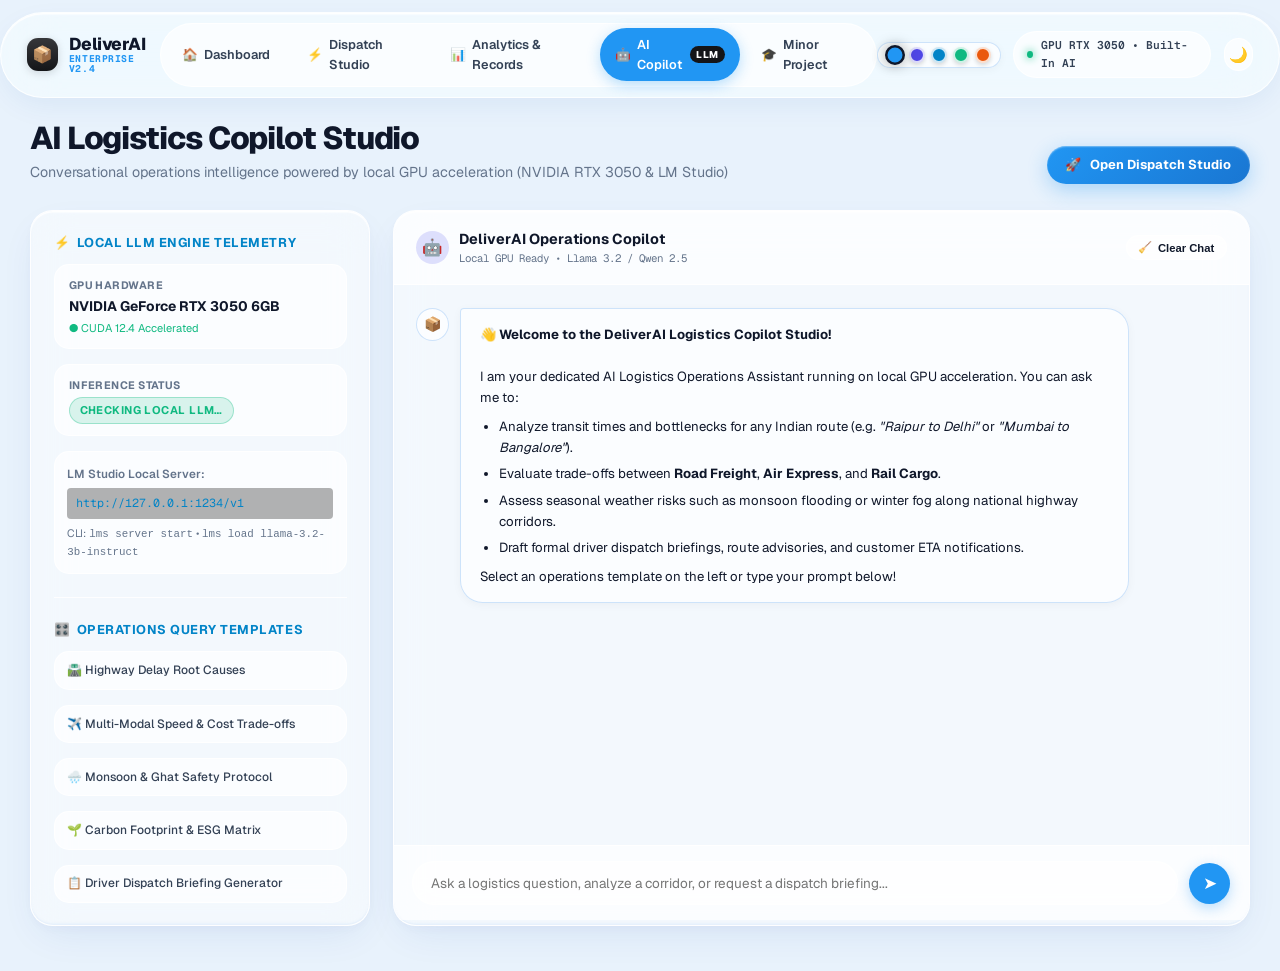
==== commit dcd5b1ea: "feat: set dashboard as primary home page, purge vram/ram on quit, universal theme manager, and minor" ====
--- a/frontend/copilot.html
+++ b/frontend/copilot.html
@@ -1,5 +1,5 @@
 <!DOCTYPE html>
-<html lang="en" data-theme="dark">
+<html lang="en" data-theme="light">
 <head>
   <meta charset="UTF-8" />
   <meta name="viewport" content="width=device-width, initial-scale=1.0" />
@@ -8,27 +8,41 @@
   <link rel="icon" href="data:image/svg+xml,<svg xmlns=%22http://www.w3.org/2000/svg%22 viewBox=%220 0 100 100%22><text y=%22.9em%22 font-size=%2290%22>📦</text></svg>">
   <link rel="preconnect" href="https://fonts.googleapis.com">
   <link rel="preconnect" href="https://fonts.gstatic.com" crossorigin>
+  <script>
+    (function() {
+      try {
+        const t = localStorage.getItem("deliverai-theme") || "light";
+        document.documentElement.setAttribute("data-theme", t);
+        const p = localStorage.getItem("deliverai-palette") || "blue";
+        document.documentElement.setAttribute("data-palette", p);
+      } catch(e) {}
+    })();
+  </script>
   <link rel="stylesheet" href="css/style.css" />
 </head>
 <body>
   <!-- Navigation Header (Glass Command Header) -->
   <nav class="navbar">
-    <a href="index.html" class="navbar-brand">
+    <a href="dashboard.html" class="navbar-brand">
       <div class="brand-icon">📦</div>
-      <span>DeliverAI</span>
+      <div style="display:flex; flex-direction:column; line-height:1.1;">
+        <span style="font-weight:800; font-size:1.15rem; letter-spacing:-0.03em;">DeliverAI</span>
+        <span style="font-size:0.65rem; color:var(--clr-primary); font-family:var(--font-mono); font-weight:700; text-transform:uppercase; letter-spacing:0.06em;">Enterprise v2.4</span>
+      </div>
     </a>
 
     <ul class="navbar-nav">
-      <li><a href="index.html" class="nav-link">Dashboard</a></li>
-      <li><a href="predict.html" class="nav-link">Dispatch Studio</a></li>
-      <li><a href="history.html" class="nav-link">Analytics &amp; History</a></li>
-      <li><a href="copilot.html" class="nav-link active">AI Copilot <span class="badge-pill-new">LLM</span></a></li>
+      <li><a href="dashboard.html" class="nav-link"><span>🏠</span> Dashboard</a></li>
+      <li><a href="predict.html" class="nav-link"><span>⚡</span> Dispatch Studio</a></li>
+      <li><a href="history.html" class="nav-link"><span>📊</span> Analytics &amp; Records</a></li>
+      <li><a href="copilot.html" class="nav-link active"><span>🤖</span> AI Copilot <span class="badge-pill-new">LLM</span></a></li>
+      <li><a href="start.html" class="nav-link"><span>🎓</span> Minor Project</a></li>
     </ul>
 
     <div class="nav-actions">
       <div class="telemetry-pill">
         <span class="status-dot"></span>
-        <span id="nav-records">1,40,832 Shipments • 19 ML Models</span>
+        <span id="nav-records">GPU RTX 3050 • Built-In AI</span>
       </div>
       <button type="button" class="theme-toggle-btn" id="theme-toggle-btn" title="Toggle Dark/Light Mode">
         🌓
@@ -163,25 +177,9 @@
     </div>
   </main>
 
-  <script src="js/main.js" defer></script>
+  <script src="js/main.js"></script>
   <script src="js/copilot.js" defer></script>
   <script>
-    // Theme toggle init
-    const themeBtn = document.getElementById("theme-toggle-btn");
-    if (themeBtn) {
-      const savedTheme = localStorage.getItem("deliverai-theme") || "dark";
-      document.documentElement.setAttribute("data-theme", savedTheme);
-      themeBtn.textContent = savedTheme === "light" ? "🌙" : "☀️";
-
-      themeBtn.addEventListener("click", () => {
-        const current = document.documentElement.getAttribute("data-theme") || "dark";
-        const next = current === "dark" ? "light" : "dark";
-        document.documentElement.setAttribute("data-theme", next);
-        localStorage.setItem("deliverai-theme", next);
-        themeBtn.textContent = next === "light" ? "🌙" : "☀️";
-      });
-    }
-
     // Clear chat button
     document.addEventListener("DOMContentLoaded", () => {
       const clearBtn = document.getElementById("clear-chat-btn");
--- a/frontend/css/style.css
+++ b/frontend/css/style.css
@@ -1,79 +1,154 @@
 /* ==========================================================================
-   DeliverAI — Executive Design System & Stylesheet
-   Theme: Next-Gen Intelligent Logistics Command Center
-   Typography: Plus Jakarta Sans + JetBrains Mono
+   DeliverAI — Crextio Glassmorphism Executive Design System
+   Theme: Next-Gen Intelligent Route Dispatch & Prediction Studio
+   Typography: Geist + Geist Mono
    ========================================================================== */
 
-@import url('https://fonts.googleapis.com/css2?family=Plus+Jakarta+Sans:wght@300;400;500;600;700;800&family=JetBrains+Mono:wght@400;500;600;700&display=swap');
+@import url('https://fonts.googleapis.com/css2?family=Geist:wght@300;400;500;600;700;800;900&family=Geist+Mono:wght@400;500;600;700&family=Plus+Jakarta+Sans:wght@400;500;600;700;800&family=JetBrains+Mono:wght@400;500;600;700&display=swap');
 
 /* ── Design Tokens & Themes ────────────────────────────────────────────── */
-:root {
-  /* Default: Modern Obsidian Dark Command Center */
-  --bg-base:          #080C15;
-  --bg-gradient:      radial-gradient(circle at 15% 15%, #131B2E 0%, #080C15 85%);
-  --bg-surface:       #0F172A;
-  --bg-surface-glass: rgba(15, 23, 42, 0.75);
-  --bg-surface-elev:  rgba(30, 41, 59, 0.65);
-  --bg-surface-high:  #1E293B;
-
-  --border-subtle:    rgba(255, 255, 255, 0.08);
-  --border-light:     rgba(255, 255, 255, 0.14);
-  --border-focus:     rgba(99, 102, 241, 0.65);
+:root, [data-theme="light"] {
+  /* DeliverAI — Ultra-Glassmorphism Liquid Crystal System (Default) */
+  --bg-base:          #E8F2FC;
+  --bg-gradient:      
+    radial-gradient(1200px 750px at 10% -40px, rgba(56, 189, 248, 0.45), transparent 60%),
+    radial-gradient(1100px 700px at 85% 10%, rgba(168, 85, 247, 0.35), transparent 55%),
+    radial-gradient(1000px 650px at 50% 50%, rgba(33, 150, 243, 0.22), transparent 60%),
+    radial-gradient(1100px 750px at 15% 95%, rgba(16, 185, 129, 0.28), transparent 55%),
+    radial-gradient(1200px 800px at 90% 95%, rgba(249, 115, 22, 0.22), transparent 60%),
+    #EBF4FE;
+
+  --bg-surface:       rgba(255, 255, 255, 0.58);
+  --bg-surface-glass: rgba(255, 255, 255, 0.48);
+  --bg-surface-elev:  rgba(255, 255, 255, 0.68);
+  --bg-surface-high:  rgba(255, 255, 255, 0.88);
+  --bg-navy-card:     #0D47A1;
+
+  --border-subtle:    rgba(255, 255, 255, 0.85);
+  --border-light:     rgba(186, 215, 248, 0.7);
+  --border-glass:     rgba(255, 255, 255, 0.8);
+  --border-focus:     var(--clr-primary);
+
+  --txt-main:         #0F172A;
+  --txt-secondary:    #334155;
+  --txt-muted:        #64748B;
+  --txt-inverse:      #FFFFFF;
+  --txt-navy:         #0D47A1;
+
+  /* Accent Vibrance (Default: Crextio Electric Blue) */
+  --clr-primary:       #2196F3;
+  --clr-primary-glow:  rgba(33, 150, 243, 0.35);
+  --clr-primary-hover: #1976D2;
+  --clr-navy:          #0D47A1;
+  --clr-cyan:          #0284C7;
+  --clr-cyan-glow:     rgba(2, 132, 199, 0.25);
+  --clr-emerald:       #10B981;
+  --clr-emerald-glow:  rgba(16, 185, 129, 0.25);
+  --clr-amber:         #F59E0B;
+  --clr-rose:          #EF4444;
+  --clr-violet:        #7C3AED;
+  --clr-indigo:        #4F46E5;
+  --clr-dark-pill:     #0D47A1;
+  --clr-orange-tint:   rgba(249, 115, 22, 0.08);
+  --clr-orange-soft:   rgba(249, 115, 22, 0.15);
+
+  /* Typography */
+  --font-main: 'Geist', 'Plus Jakarta Sans', -apple-system, BlinkMacSystemFont, 'Segoe UI', Roboto, sans-serif;
+  --font-mono: 'Geist Mono', 'JetBrains Mono', monospace;
+
+  /* Geometry & Shadows */
+  --radius-xs: 0.4rem;
+  --radius-sm: 0.75rem;
+  --radius-md: 1rem;
+  --radius-lg: 1.5rem;
+  --radius-xl: 1.75rem;
+  --radius-full: 9999px;
+
+  /* Specular Ultra-Frosted Glass Shadows & Refractions */
+  --shadow-glass: 
+    0 14px 40px -10px rgba(13, 71, 161, 0.09), 
+    0 4px 12px rgba(13, 71, 161, 0.03),
+    inset 0 1.5px 1px 0 rgba(255, 255, 255, 0.95), 
+    inset 0 -1.5px 2px 0 rgba(186, 215, 248, 0.25);
+  --shadow-elev:  
+    0 22px 50px -12px rgba(13, 71, 161, 0.12), 
+    inset 0 2px 1.5px 0 rgba(255, 255, 255, 1), 
+    inset 0 -2px 3px 0 rgba(186, 215, 248, 0.35);
+  --shadow-glow:  0 10px 28px var(--clr-primary-glow);
+}
+
+/* ── Live Color Palette Switcher Overrides ────────────────────────── */
+[data-palette="blue"], [data-palette="electric"] {
+  --clr-primary:       #2196F3;
+  --clr-primary-glow:  rgba(33, 150, 243, 0.32);
+  --clr-primary-hover: #1976D2;
+}
+
+[data-palette="indigo"] {
+  --clr-primary:       #4F46E5;
+  --clr-primary-glow:  rgba(79, 70, 229, 0.32);
+  --clr-primary-hover: #4338CA;
+}
+
+[data-palette="cyan"] {
+  --clr-primary:       #0284C7;
+  --clr-primary-glow:  rgba(2, 132, 199, 0.32);
+  --clr-primary-hover: #0369A1;
+}
+
+[data-palette="violet"] {
+  --clr-primary:       #7C3AED;
+  --clr-primary-glow:  rgba(124, 58, 237, 0.32);
+  --clr-primary-hover: #6D28D9;
+}
+
+[data-palette="emerald"] {
+  --clr-primary:       #10B981;
+  --clr-primary-glow:  rgba(16, 185, 129, 0.32);
+  --clr-primary-hover: #059669;
+}
+
+[data-palette="sunset"] {
+  --clr-primary:       #EA580C;
+  --clr-primary-glow:  rgba(234, 88, 12, 0.32);
+  --clr-primary-hover: #C2410C;
+}
+
+/* ── Dark Mode (Optional Switchable Theme) ────────────────────────── */
+[data-theme="dark"] {
+  --bg-base:          #080C14;
+  --bg-gradient:      
+    radial-gradient(1200px 750px at 15% -40px, rgba(33, 150, 243, 0.18), transparent 60%),
+    radial-gradient(1100px 700px at 85% 10%, rgba(168, 85, 247, 0.16), transparent 55%),
+    radial-gradient(1000px 650px at 50% 50%, rgba(14, 165, 233, 0.12), transparent 60%),
+    radial-gradient(1100px 750px at 15% 95%, rgba(16, 185, 129, 0.14), transparent 55%),
+    radial-gradient(1200px 800px at 90% 95%, rgba(249, 115, 22, 0.12), transparent 60%),
+    #080C14;
+
+  --bg-surface:       rgba(15, 23, 42, 0.65);
+  --bg-surface-glass: rgba(15, 23, 42, 0.52);
+  --bg-surface-elev:  rgba(24, 32, 53, 0.68);
+  --bg-surface-high:  rgba(30, 41, 59, 0.85);
+
+  --border-subtle:    rgba(255, 255, 255, 0.12);
+  --border-light:     rgba(255, 255, 255, 0.18);
+  --border-glass:     rgba(255, 255, 255, 0.15);
+  --border-focus:     var(--clr-primary);
 
   --txt-main:         #F8FAFC;
   --txt-secondary:    #94A3B8;
   --txt-muted:        #64748B;
-  --txt-inverse:      #090D16;
-
-  /* Accent Vibrance */
-  --clr-primary:       #6366F1;
-  --clr-primary-glow:  rgba(99, 102, 241, 0.35);
-  --clr-cyan:          #38BDF8;
-  --clr-cyan-glow:     rgba(56, 189, 248, 0.3);
-  --clr-emerald:       #10B981;
-  --clr-emerald-glow:  rgba(16, 185, 129, 0.25);
-  --clr-amber:         #F59E0B;
-  --clr-rose:          #F43F5E;
-  --clr-purple:        #A855F7;
-
-  /* Typography */
-  --font-main: 'Plus Jakarta Sans', -apple-system, BlinkMacSystemFont, 'Segoe UI', Roboto, sans-serif;
-  --font-mono: 'JetBrains Mono', monospace;
-
-  /* Geometry & Shadows */
-  --radius-xs: 0.35rem;
-  --radius-sm: 0.6rem;
-  --radius-md: 0.85rem;
-  --radius-lg: 1.15rem;
-  --radius-xl: 1.5rem;
-  --radius-full: 9999px;
-
-  --shadow-glass: 0 10px 30px -5px rgba(0, 0, 0, 0.4), 0 0 1px 1px var(--border-subtle);
-  --shadow-elev:  0 20px 40px -10px rgba(0, 0, 0, 0.6), 0 0 2px 1px var(--border-light);
-  --shadow-glow:  0 0 25px var(--clr-primary-glow);
-}
-
-/* ── Light Mode Override (Clean Modern Light Studio) ───────────────────── */
-[data-theme="light"] {
-  --bg-base:          #F1F5F9;
-  --bg-gradient:      radial-gradient(circle at 10% 10%, #E2E8F0 0%, #F1F5F9 85%);
-  --bg-surface:       #FFFFFF;
-  --bg-surface-glass: rgba(255, 255, 255, 0.85);
-  --bg-surface-elev:  rgba(248, 250, 252, 0.9);
-  --bg-surface-high:  #F8FAFC;
-
-  --border-subtle:    rgba(0, 0, 0, 0.08);
-  --border-light:     rgba(0, 0, 0, 0.14);
-  --border-focus:     rgba(79, 70, 229, 0.65);
-
-  --txt-main:         #0F172A;
-  --txt-secondary:    #475569;
-  --txt-muted:        #64748B;
-  --txt-inverse:      #FFFFFF;
-
-  --shadow-glass: 0 10px 30px -5px rgba(15, 23, 42, 0.06), 0 0 1px 1px var(--border-subtle);
-  --shadow-elev:  0 20px 40px -10px rgba(15, 23, 42, 0.12), 0 0 2px 1px var(--border-light);
-  --shadow-glow:  0 0 20px rgba(99, 102, 241, 0.15);
+  --txt-inverse:      #080C14;
+
+  --shadow-glass: 
+    0 14px 40px -10px rgba(0, 0, 0, 0.65), 
+    inset 0 1.5px 1px 0 rgba(255, 255, 255, 0.15), 
+    inset 0 -1.5px 2px 0 rgba(0, 0, 0, 0.4);
+  --shadow-elev:  
+    0 22px 50px -12px rgba(0, 0, 0, 0.78), 
+    inset 0 2px 1.5px 0 rgba(255, 255, 255, 0.2), 
+    inset 0 -2px 3px 0 rgba(0, 0, 0, 0.5);
+  --shadow-glow:  0 0 28px var(--clr-primary-glow);
 }
 
 /* ── Reset & Core ──────────────────────────────────────────────────────── */
@@ -99,6 +174,7 @@
   -webkit-font-smoothing: antialiased;
   -moz-osx-font-smoothing: grayscale;
   overflow-x: hidden;
+  position: relative;
 }
 
 /* Custom Scrollbars */
@@ -117,20 +193,25 @@
   background: var(--clr-primary);
 }
 
-/* ── Navbar: Floating Glass Command Header ────────────────────────────── */
+/* ── Navbar: Floating Glass Capsule Header ────────────────────────────── */
 .navbar {
   position: sticky;
-  top: 0;
+  top: 12px;
   z-index: 1000;
+  max-width: 1440px;
+  margin: 12px auto 0;
+  border-radius: var(--radius-full);
   display: flex;
   align-items: center;
   justify-content: space-between;
-  padding: 0.75rem 2rem;
+  padding: 0.65rem 1.75rem;
   background: var(--bg-surface-glass);
-  backdrop-filter: blur(20px);
-  -webkit-backdrop-filter: blur(20px);
-  border-bottom: 1px solid var(--border-subtle);
-  box-shadow: 0 4px 20px rgba(0, 0, 0, 0.15);
+  backdrop-filter: blur(28px) saturate(210%);
+  -webkit-backdrop-filter: blur(28px) saturate(210%);
+  border: 1px solid var(--border-glass);
+  box-shadow: 
+    0 10px 30px -5px rgba(13, 71, 161, 0.08), 
+    inset 0 1.5px 1px 0 rgba(255, 255, 255, 0.95);
   transition: all 0.25s ease;
 }
 
@@ -148,13 +229,13 @@
 .brand-icon {
   width: 2.2rem;
   height: 2.2rem;
-  background: linear-gradient(135deg, var(--clr-primary), var(--clr-cyan));
+  background: #141518;
   border-radius: var(--radius-sm);
   display: flex;
   align-items: center;
   justify-content: center;
   font-size: 1.1rem;
-  box-shadow: 0 0 15px var(--clr-primary-glow);
+  box-shadow: 0 2px 8px rgba(0, 0, 0, 0.15);
   position: relative;
   overflow: hidden;
 }
@@ -162,7 +243,7 @@
   content: '';
   position: absolute;
   inset: 0;
-  background: linear-gradient(180deg, rgba(255,255,255,0.25), transparent);
+  background: linear-gradient(180deg, rgba(255,255,255,0.15), transparent);
 }
 
 .navbar-nav {
@@ -191,21 +272,21 @@
 
 .nav-link:hover {
   color: var(--txt-main);
-  background: rgba(255, 255, 255, 0.05);
+  background: rgba(0, 0, 0, 0.04);
 }
 
 .nav-link.active {
   color: #FFFFFF;
-  background: linear-gradient(135deg, var(--clr-primary), #4F46E5);
-  box-shadow: 0 2px 10px var(--clr-primary-glow);
+  background: var(--clr-primary);
+  box-shadow: 0 4px 14px var(--clr-primary-glow);
 }
 
 .badge-pill-new {
   font-size: 0.65rem;
   font-weight: 800;
   padding: 1px 6px;
-  background: var(--clr-cyan);
-  color: #090D16;
+  background: #141518;
+  color: #FFFFFF;
   border-radius: var(--radius-full);
   letter-spacing: 0.05em;
   text-transform: uppercase;
@@ -315,14 +396,14 @@
 /* ── Cards: High-Performance Glass Containers ──────────────────────────── */
 .glass-card {
   background: var(--bg-surface-glass);
-  backdrop-filter: blur(20px);
-  -webkit-backdrop-filter: blur(20px);
-  border: 1px solid var(--border-subtle);
+  backdrop-filter: blur(28px) saturate(210%);
+  -webkit-backdrop-filter: blur(28px) saturate(210%);
+  border: 1px solid var(--border-glass);
   border-radius: var(--radius-lg);
   box-shadow: var(--shadow-glass);
   overflow: hidden;
   position: relative;
-  transition: transform 0.25s ease, box-shadow 0.25s ease, border-color 0.25s ease;
+  transition: transform 0.25s cubic-bezier(0.16, 1, 0.3, 1), box-shadow 0.25s ease, border-color 0.25s ease;
 }
 
 .glass-card::before {
@@ -331,8 +412,9 @@
   top: 0;
   left: 0;
   right: 0;
-  height: 1px;
-  background: linear-gradient(90deg, transparent, var(--border-light), transparent);
+  height: 2px;
+  background: linear-gradient(90deg, rgba(255,255,255,0) 0%, rgba(255,255,255,0.95) 25%, var(--clr-primary-glow) 75%, rgba(255,255,255,0) 100%);
+  pointer-events: none;
 }
 
 .card-header-clean {
@@ -341,6 +423,7 @@
   display: flex;
   align-items: center;
   justify-content: space-between;
+  background: rgba(255, 255, 255, 0.2);
 }
 
 .card-title-clean {
@@ -373,21 +456,25 @@
 
 .preset-chip {
   flex-shrink: 0;
-  padding: 0.35rem 0.75rem;
+  padding: 0.4rem 0.85rem;
   font-size: 0.75rem;
   font-weight: 600;
-  background: var(--bg-surface-elev);
+  background: var(--bg-surface-glass);
+  backdrop-filter: blur(16px);
+  -webkit-backdrop-filter: blur(16px);
   border: 1px solid var(--border-subtle);
   border-radius: var(--radius-full);
   color: var(--txt-secondary);
   cursor: pointer;
-  transition: all 0.2s ease;
+  transition: all 0.2s cubic-bezier(0.16, 1, 0.3, 1);
+  box-shadow: 0 2px 8px rgba(13, 71, 161, 0.03), inset 0 1px 1px rgba(255, 255, 255, 0.9);
 }
 .preset-chip:hover {
   color: var(--txt-main);
-  background: var(--border-light);
+  background: var(--bg-surface-high);
   border-color: var(--clr-primary);
-  transform: translateY(-1px);
+  transform: translateY(-2px);
+  box-shadow: 0 6px 18px var(--clr-primary-glow), inset 0 1px 1px #FFFFFF;
 }
 
 .form-group {
@@ -425,18 +512,21 @@
   font-family: var(--font-main);
   font-size: 0.92rem;
   font-weight: 500;
-  background: var(--bg-surface-elev);
+  background: var(--bg-surface-glass);
+  backdrop-filter: blur(16px);
+  -webkit-backdrop-filter: blur(16px);
   border: 1px solid var(--border-subtle);
   border-radius: var(--radius-md);
   color: var(--txt-main);
   outline: none;
+  box-shadow: inset 0 1px 2px rgba(255, 255, 255, 0.8), 0 2px 6px rgba(13, 71, 161, 0.03);
   transition: all 0.2s ease;
 }
 
 .form-input:focus, .form-select:focus {
   border-color: var(--clr-primary);
-  box-shadow: 0 0 0 3px var(--clr-primary-glow);
-  background: var(--bg-surface);
+  box-shadow: 0 0 0 3.5px var(--clr-primary-glow), inset 0 1px 2px #FFFFFF;
+  background: var(--bg-surface-high);
 }
 
 .route-swap-btn {
@@ -446,17 +536,21 @@
   display: flex;
   align-items: center;
   justify-content: center;
-  background: var(--bg-surface-elev);
+  background: var(--bg-surface-glass);
+  backdrop-filter: blur(16px);
+  -webkit-backdrop-filter: blur(16px);
   border: 1px solid var(--border-subtle);
   border-radius: var(--radius-full);
   color: var(--txt-secondary);
   cursor: pointer;
+  box-shadow: 0 2px 8px rgba(13, 71, 161, 0.04), inset 0 1px 1px rgba(255, 255, 255, 0.9);
   transition: all 0.25s ease;
 }
 .route-swap-btn:hover {
   color: var(--clr-cyan);
   border-color: var(--clr-cyan);
-  transform: rotate(180deg);
+  transform: rotate(180deg) scale(1.1);
+  background: var(--bg-surface-high);
 }
 
 /* Radio / Card Selectors */
@@ -483,7 +577,9 @@
   justify-content: center;
   gap: 0.25rem;
   padding: 0.65rem 0.5rem;
-  background: var(--bg-surface-elev);
+  background: var(--bg-surface-glass);
+  backdrop-filter: blur(14px);
+  -webkit-backdrop-filter: blur(14px);
   border: 1px solid var(--border-subtle);
   border-radius: var(--radius-sm);
   font-size: 0.76rem;
@@ -491,19 +587,21 @@
   color: var(--txt-secondary);
   cursor: pointer;
   text-align: center;
+  box-shadow: inset 0 1px 1px rgba(255, 255, 255, 0.8);
   transition: all 0.2s ease;
 }
 
 .pill-option input:checked + .pill-label {
-  background: rgba(99, 102, 241, 0.16);
+  background: linear-gradient(135deg, var(--clr-primary) 0%, var(--clr-primary-hover) 100%);
   border-color: var(--clr-primary);
   color: #FFFFFF;
-  box-shadow: 0 0 12px var(--clr-primary-glow);
+  box-shadow: 0 4px 14px var(--clr-primary-glow), inset 0 1px 1.5px rgba(255, 255, 255, 0.6);
 }
 
 .pill-label:hover {
   border-color: var(--border-light);
   color: var(--txt-main);
+  background: var(--bg-surface-high);
 }
 
 /* ── Primary Action Buttons ────────────────────────────────────────────── */
@@ -514,10 +612,10 @@
   font-size: 0.98rem;
   font-weight: 700;
   color: #FFFFFF;
-  background: linear-gradient(135deg, var(--clr-primary) 0%, #4F46E5 100%);
+  background: linear-gradient(135deg, var(--clr-primary) 0%, #1976D2 100%);
   border: none;
   border-radius: var(--radius-md);
-  box-shadow: 0 4px 15px var(--clr-primary-glow);
+  box-shadow: 0 6px 20px var(--clr-primary-glow), inset 0 1px 1.5px rgba(255, 255, 255, 0.4);
   cursor: pointer;
   display: flex;
   align-items: center;
@@ -530,8 +628,8 @@
 
 .btn-primary-action:hover:not(:disabled) {
   transform: translateY(-2px);
-  box-shadow: 0 8px 25px var(--clr-primary-glow);
-  filter: brightness(1.1);
+  box-shadow: 0 10px 28px var(--clr-primary-glow), inset 0 1px 2px rgba(255, 255, 255, 0.6);
+  filter: brightness(1.06);
 }
 
 .btn-primary-action:disabled {
@@ -549,21 +647,43 @@
   justify-content: center;
   text-align: center;
   padding: 3rem 2rem;
-  border: 1px dashed var(--border-light);
+  border: 1.5px dashed var(--border-light);
   border-radius: var(--radius-lg);
-  background: rgba(15, 23, 42, 0.3);
+  background: var(--bg-surface-glass);
+  backdrop-filter: blur(28px) saturate(210%);
+  -webkit-backdrop-filter: blur(28px) saturate(210%);
+  box-shadow: var(--shadow-glass);
+  position: relative;
+  overflow: hidden;
+}
+
+.studio-empty-state::after {
+  content: '';
+  position: absolute;
+  width: 320px;
+  height: 320px;
+  background: radial-gradient(circle, var(--clr-primary-glow) 0%, rgba(168, 85, 247, 0.12) 40%, transparent 70%);
+  border-radius: 50%;
+  pointer-events: none;
+  animation: pulse-glow 6s infinite ease-in-out;
+}
+
+@keyframes pulse-glow {
+  0%, 100% { transform: scale(1); opacity: 0.7; }
+  50% { transform: scale(1.15); opacity: 1; }
 }
 
 .studio-empty-icon {
-  width: 4.5rem;
-  height: 4.5rem;
-  border-radius: var(--radius-full);
-  background: linear-gradient(135deg, rgba(99, 102, 241, 0.15), rgba(56, 189, 248, 0.15));
-  border: 1px solid var(--border-light);
+  width: 4.8rem;
+  height: 4.8rem;
+  border-radius: var(--radius-full);
+  background: linear-gradient(135deg, rgba(255, 255, 255, 0.85), rgba(224, 242, 254, 0.65));
+  border: 1px solid rgba(255, 255, 255, 0.95);
+  box-shadow: 0 8px 25px rgba(33, 150, 243, 0.2), inset 0 1px 2px #FFFFFF;
   display: flex;
   align-items: center;
   justify-content: center;
-  font-size: 2rem;
+  font-size: 2.2rem;
   margin-bottom: 1.25rem;
   animation: float-slow 4s infinite ease-in-out;
 }
@@ -575,8 +695,10 @@
 
 /* ── Hero Estimation Display ───────────────────────────────────────────── */
 .hero-estimate-card {
-  background: linear-gradient(135deg, rgba(99, 102, 241, 0.14) 0%, rgba(56, 189, 248, 0.08) 100%);
-  border: 1px solid rgba(99, 102, 241, 0.35);
+  background: linear-gradient(135deg, rgba(255, 255, 255, 0.72) 0%, rgba(235, 245, 255, 0.45) 100%);
+  backdrop-filter: blur(28px) saturate(200%);
+  -webkit-backdrop-filter: blur(28px) saturate(200%);
+  border: 1px solid var(--border-glass);
   border-radius: var(--radius-lg);
   padding: 1.75rem 2rem;
   margin-bottom: 1.5rem;
@@ -603,7 +725,7 @@
   letter-spacing: -0.04em;
   color: var(--txt-main);
   font-family: var(--font-main);
-  text-shadow: 0 0 30px rgba(99, 102, 241, 0.3);
+  text-shadow: 0 0 30px var(--clr-primary-glow);
 }
 
 .hero-meta-row {
@@ -620,12 +742,12 @@
   align-items: center;
   gap: 0.4rem;
   padding: 0.35rem 0.85rem;
-  background: rgba(99, 102, 241, 0.2);
-  border: 1px solid rgba(99, 102, 241, 0.4);
+  background: rgba(33, 150, 243, 0.12);
+  border: 1px solid rgba(33, 150, 243, 0.35);
   border-radius: var(--radius-full);
   font-size: 0.82rem;
   font-weight: 700;
-  color: #818CF8;
+  color: var(--clr-primary);
   text-transform: uppercase;
 }
 
@@ -1170,8 +1292,8 @@
 
 .copilot-sidebar-card {
   background: var(--bg-surface-glass);
-  backdrop-filter: blur(16px);
-  -webkit-backdrop-filter: blur(16px);
+  backdrop-filter: blur(20px);
+  -webkit-backdrop-filter: blur(20px);
   border: 1px solid var(--border-subtle);
   border-radius: var(--radius-lg);
   padding: 1.5rem;
@@ -1183,8 +1305,8 @@
 
 .copilot-main-card {
   background: var(--bg-surface-glass);
-  backdrop-filter: blur(16px);
-  -webkit-backdrop-filter: blur(16px);
+  backdrop-filter: blur(20px);
+  -webkit-backdrop-filter: blur(20px);
   border: 1px solid var(--border-subtle);
   border-radius: var(--radius-lg);
   display: flex;
@@ -1195,7 +1317,7 @@
 
 .copilot-card-header {
   padding: 1.15rem 1.5rem;
-  background: linear-gradient(135deg, rgba(99, 102, 241, 0.12), rgba(56, 189, 248, 0.06));
+  background: var(--bg-surface-elev);
   border-bottom: 1px solid var(--border-subtle);
   display: flex;
   align-items: center;
@@ -1216,7 +1338,7 @@
 .copilot-msg {
   display: flex;
   gap: 0.75rem;
-  max-width: 85%;
+  max-width: 88%;
   animation: fadeIn 0.2s ease-out;
 }
 
@@ -1230,8 +1352,8 @@
 }
 
 .copilot-avatar {
-  width: 2rem;
-  height: 2rem;
+  width: 2.2rem;
+  height: 2.2rem;
   border-radius: var(--radius-full);
   display: flex;
   align-items: center;
@@ -1241,13 +1363,14 @@
 }
 
 .copilot-msg.user .copilot-avatar {
-  background: linear-gradient(135deg, var(--clr-primary), #4F46E5);
+  background: linear-gradient(135deg, var(--clr-primary), #EA580C);
   color: #fff;
+  box-shadow: 0 2px 8px var(--clr-primary-glow);
 }
 
 .copilot-msg.bot .copilot-avatar {
-  background: rgba(56, 189, 248, 0.15);
-  border: 1px solid rgba(56, 189, 248, 0.3);
+  background: var(--bg-surface-elev);
+  border: 1.5px solid var(--border-light);
   color: var(--clr-cyan);
 }
 
@@ -1259,7 +1382,7 @@
 }
 
 .copilot-msg.user .copilot-bubble {
-  background: linear-gradient(135deg, var(--clr-primary), #4F46E5);
+  background: linear-gradient(135deg, var(--clr-primary), #C2410C);
   color: #FFFFFF;
   border-top-right-radius: 4px;
   box-shadow: 0 4px 15px var(--clr-primary-glow);
@@ -1267,9 +1390,10 @@
 
 .copilot-msg.bot .copilot-bubble {
   background: var(--bg-surface-elev);
-  border: 1px solid var(--border-subtle);
+  border: 1px solid var(--border-light);
   color: var(--txt-main);
   border-top-left-radius: 4px;
+  box-shadow: 0 2px 10px rgba(0, 0, 0, 0.04);
 }
 
 .copilot-bubble strong {
@@ -1291,15 +1415,17 @@
 .copilot-bubble h3 {
   font-size: 0.95rem;
   margin: 0.75rem 0 0.35rem;
-  color: var(--clr-cyan);
+  color: var(--clr-primary);
+  font-weight: 700;
 }
 
 .copilot-bubble code {
   font-family: var(--font-mono);
-  background: rgba(0, 0, 0, 0.25);
+  background: rgba(0, 0, 0, 0.15);
   padding: 0.15rem 0.4rem;
   border-radius: 4px;
   font-size: 0.82rem;
+  color: var(--clr-cyan);
 }
 
 .copilot-input-bar {
@@ -1327,13 +1453,14 @@
 .copilot-input:focus {
   border-color: var(--clr-primary);
   box-shadow: 0 0 0 3px var(--clr-primary-glow);
+  background: var(--bg-surface);
 }
 
 .copilot-send-btn {
   width: 2.75rem;
   height: 2.75rem;
   border-radius: var(--radius-full);
-  background: linear-gradient(135deg, var(--clr-primary), #4F46E5);
+  background: var(--clr-primary);
   border: none;
   color: #FFFFFF;
   font-size: 1.1rem;
@@ -1341,7 +1468,13 @@
   align-items: center;
   justify-content: center;
   cursor: pointer;
+  box-shadow: 0 4px 14px var(--clr-primary-glow);
   transition: all 0.2s ease;
+}
+.copilot-send-btn:hover {
+  background: #C84E2C;
+  transform: scale(1.05);
+}
   flex-shrink: 0;
 }
 
@@ -1502,16 +1635,21 @@
   display: flex;
   align-items: center;
   justify-content: space-between;
-  background: rgba(15, 23, 42, 0.4);
+  background: var(--bg-surface-glass);
+  backdrop-filter: blur(16px);
+  -webkit-backdrop-filter: blur(16px);
   padding: 0.35rem 0.5rem;
   border-radius: var(--radius-md);
   border: 1px solid var(--border-subtle);
+  box-shadow: inset 0 1px 1px rgba(255, 255, 255, 0.8);
   margin-bottom: 0.85rem;
 }
 
 .view-mode-toggle {
   display: inline-flex;
-  background: rgba(0, 0, 0, 0.25);
+  background: rgba(255, 255, 255, 0.5);
+  backdrop-filter: blur(12px);
+  -webkit-backdrop-filter: blur(12px);
   border-radius: var(--radius-full);
   padding: 0.2rem;
   border: 1px solid var(--border-subtle);
@@ -1533,9 +1671,9 @@
 }
 
 .view-mode-btn.active {
-  background: var(--clr-primary);
-  color: #fff;
-  box-shadow: 0 2px 8px var(--clr-primary-glow);
+  background: linear-gradient(135deg, var(--clr-primary) 0%, var(--clr-primary-hover) 100%);
+  color: #FFFFFF;
+  box-shadow: 0 4px 14px var(--clr-primary-glow), inset 0 1px 1px rgba(255, 255, 255, 0.6);
 }
 
 /* ── Quick Weight Chips ───────────────────────────────────────────────── */
@@ -1547,8 +1685,10 @@
 }
 
 .quick-weight-chip {
-  padding: 0.35rem 0.2rem;
-  background: rgba(255, 255, 255, 0.04);
+  padding: 0.38rem 0.25rem;
+  background: var(--bg-surface-glass);
+  backdrop-filter: blur(14px);
+  -webkit-backdrop-filter: blur(14px);
   border: 1px solid var(--border-subtle);
   border-radius: var(--radius-sm);
   color: var(--txt-secondary);
@@ -1556,19 +1696,22 @@
   font-weight: 600;
   text-align: center;
   cursor: pointer;
+  box-shadow: inset 0 1px 1px rgba(255, 255, 255, 0.8);
   transition: all 0.2s ease;
 }
 
 .quick-weight-chip:hover {
   border-color: var(--clr-primary);
   color: var(--txt-main);
-  background: rgba(99, 102, 241, 0.1);
+  background: var(--bg-surface-high);
+  transform: translateY(-1px);
 }
 
 .quick-weight-chip.active {
   border-color: var(--clr-primary);
-  background: rgba(99, 102, 241, 0.2);
-  color: #fff;
+  background: linear-gradient(135deg, var(--clr-primary) 0%, var(--clr-primary-hover) 100%);
+  color: #FFFFFF;
+  box-shadow: 0 4px 14px var(--clr-primary-glow), inset 0 1px 1px rgba(255, 255, 255, 0.6);
 }
 
 /* ── Multi-Modal Direct Transport Cards ───────────────────────────────── */
@@ -1580,35 +1723,39 @@
 }
 
 .multimodal-card {
-  background: rgba(255, 255, 255, 0.03);
+  background: var(--bg-surface-glass);
+  backdrop-filter: blur(18px);
+  -webkit-backdrop-filter: blur(18px);
   border: 1px solid var(--border-subtle);
   border-radius: var(--radius-md);
-  padding: 0.65rem 0.6rem;
+  padding: 0.75rem 0.65rem;
   cursor: pointer;
-  transition: all 0.25s ease;
+  transition: all 0.25s cubic-bezier(0.16, 1, 0.3, 1);
   position: relative;
   display: flex;
   flex-direction: column;
   justify-content: space-between;
+  box-shadow: 0 4px 15px rgba(13, 71, 161, 0.03), inset 0 1px 1.5px rgba(255, 255, 255, 0.95);
 }
 
 .multimodal-card:hover:not(.disabled) {
   border-color: var(--clr-primary);
-  background: rgba(99, 102, 241, 0.06);
-  transform: translateY(-1px);
+  background: var(--bg-surface-high);
+  transform: translateY(-2px);
+  box-shadow: 0 8px 24px var(--clr-primary-glow), inset 0 1px 1.5px #FFFFFF;
 }
 
 .multimodal-card.active {
   border-color: var(--clr-primary);
-  background: rgba(99, 102, 241, 0.14);
-  box-shadow: 0 0 15px rgba(99, 102, 241, 0.25);
+  background: linear-gradient(135deg, rgba(255, 255, 255, 0.92) 0%, rgba(224, 242, 254, 0.78) 100%);
+  box-shadow: 0 8px 25px var(--clr-primary-glow), inset 0 1.5px 2px #FFFFFF;
 }
 
 .multimodal-card.disabled {
   opacity: 0.45;
   cursor: not-allowed;
   filter: grayscale(0.5);
-  background: rgba(0, 0, 0, 0.15);
+  background: rgba(0, 0, 0, 0.05);
 }
 
 .multimodal-header {
@@ -1661,7 +1808,7 @@
 
 .badge-direct-info {
   background: rgba(56, 189, 248, 0.12);
-  color: #38BDF8;
+  color: #0284C7;
   border: 1px solid rgba(56, 189, 248, 0.25);
 }
 
@@ -1678,7 +1825,10 @@
   border: 1px solid var(--border-subtle);
   border-radius: var(--radius-md);
   overflow: hidden;
-  background: rgba(0, 0, 0, 0.15);
+  background: var(--bg-surface-glass);
+  backdrop-filter: blur(16px);
+  -webkit-backdrop-filter: blur(16px);
+  box-shadow: inset 0 1px 1px rgba(255, 255, 255, 0.8);
 }
 
 .advanced-cargo-toggle {
@@ -1691,12 +1841,12 @@
   align-items: center;
   justify-content: space-between;
   user-select: none;
-  background: rgba(255, 255, 255, 0.02);
+  background: rgba(255, 255, 255, 0.2);
   transition: all 0.2s ease;
 }
 
 .advanced-cargo-toggle:hover {
-  background: rgba(255, 255, 255, 0.05);
+  background: rgba(255, 255, 255, 0.4);
   color: var(--txt-main);
 }
 
@@ -1778,3 +1928,892 @@
   color: var(--txt-main);
   margin-bottom: 0.25rem;
 }
+
+/* ==========================================================================
+   Executive Logistics Command Cockpit Dashboard Design System
+   ========================================================================== */
+
+/* ── Hero Command Card ─────────────────────────────────────────────────── */
+.dashboard-hero-card {
+  background: var(--bg-surface-glass);
+  backdrop-filter: blur(24px);
+  -webkit-backdrop-filter: blur(24px);
+  border: 1px solid var(--border-subtle);
+  border-radius: var(--radius-lg);
+  padding: 1.75rem 2rem;
+  margin-bottom: 1.75rem;
+  box-shadow: var(--shadow-glass);
+  position: relative;
+  overflow: hidden;
+}
+
+.dashboard-hero-card::before {
+  content: '';
+  position: absolute;
+  top: 0;
+  left: 0;
+  right: 0;
+  height: 2px;
+  background: linear-gradient(90deg, var(--clr-primary), var(--clr-cyan), var(--clr-emerald));
+}
+
+.hero-top-row {
+  display: flex;
+  align-items: center;
+  justify-content: space-between;
+  flex-wrap: wrap;
+  gap: 1rem;
+  margin-bottom: 1rem;
+}
+
+.hero-status-pill {
+  display: inline-flex;
+  align-items: center;
+  gap: 0.55rem;
+  padding: 0.35rem 0.95rem;
+  background: var(--bg-surface-elev);
+  border: 1px solid var(--border-light);
+  border-radius: var(--radius-full);
+  font-size: 0.78rem;
+  font-weight: 600;
+  color: var(--txt-secondary);
+  font-family: var(--font-mono);
+}
+
+.hero-time-badge {
+  display: inline-flex;
+  align-items: center;
+  gap: 0.5rem;
+  font-family: var(--font-mono);
+  font-size: 0.82rem;
+  font-weight: 600;
+  color: var(--txt-muted);
+}
+
+.dashboard-hero-title {
+  font-size: 2.2rem;
+  font-weight: 800;
+  letter-spacing: -0.04em;
+  color: var(--txt-main);
+  line-height: 1.15;
+  margin-bottom: 0.45rem;
+}
+
+.dashboard-hero-sub {
+  font-size: 0.95rem;
+  color: var(--txt-secondary);
+  max-width: 720px;
+  line-height: 1.5;
+}
+
+.hero-actions-row {
+  display: flex;
+  align-items: center;
+  gap: 0.85rem;
+  margin-top: 1.25rem;
+  flex-wrap: wrap;
+}
+
+.btn-hero-primary {
+  display: inline-flex;
+  align-items: center;
+  gap: 0.5rem;
+  padding: 0.7rem 1.4rem;
+  background: linear-gradient(135deg, var(--clr-primary), #EA580C);
+  color: #FFFFFF;
+  font-weight: 700;
+  font-size: 0.88rem;
+  border-radius: var(--radius-full);
+  text-decoration: none;
+  box-shadow: 0 4px 18px var(--clr-primary-glow);
+  transition: all 0.22s ease;
+  border: none;
+  cursor: pointer;
+}
+.btn-hero-primary:hover {
+  transform: translateY(-2px);
+  box-shadow: 0 8px 24px var(--clr-primary-glow);
+  color: #FFFFFF;
+}
+
+.btn-hero-secondary {
+  display: inline-flex;
+  align-items: center;
+  gap: 0.5rem;
+  padding: 0.7rem 1.3rem;
+  background: var(--bg-surface-elev);
+  color: var(--txt-main);
+  font-weight: 600;
+  font-size: 0.88rem;
+  border-radius: var(--radius-full);
+  text-decoration: none;
+  border: 1px solid var(--border-light);
+  transition: all 0.22s ease;
+  cursor: pointer;
+}
+.btn-hero-secondary:hover {
+  background: var(--bg-surface-high);
+  color: var(--txt-main);
+  border-color: var(--clr-cyan);
+  transform: translateY(-2px);
+}
+
+/* ── Bento KPI Grid ────────────────────────────────────────────────────── */
+.kpi-bento-grid {
+  display: grid;
+  grid-template-columns: repeat(4, 1fr);
+  gap: 1.25rem;
+  margin-bottom: 1.75rem;
+}
+
+@media (max-width: 1200px) {
+  .kpi-bento-grid {
+    grid-template-columns: repeat(2, 1fr);
+  }
+}
+@media (max-width: 640px) {
+  .kpi-bento-grid {
+    grid-template-columns: 1fr;
+  }
+}
+
+.kpi-bento-card {
+  background: var(--bg-surface-glass);
+  backdrop-filter: blur(20px);
+  -webkit-backdrop-filter: blur(20px);
+  border: 1px solid var(--border-subtle);
+  border-radius: var(--radius-lg);
+  padding: 1.4rem 1.5rem;
+  box-shadow: var(--shadow-glass);
+  position: relative;
+  overflow: hidden;
+  transition: transform 0.22s ease, box-shadow 0.22s ease, border-color 0.22s ease;
+  display: flex;
+  flex-direction: column;
+  justify-content: space-between;
+}
+
+.kpi-bento-card:hover {
+  transform: translateY(-3px);
+  box-shadow: var(--shadow-elev);
+  border-color: var(--border-light);
+}
+
+.kpi-bento-card::before {
+  content: '';
+  position: absolute;
+  top: 0;
+  left: 0;
+  right: 0;
+  height: 3px;
+  background: var(--border-subtle);
+  transition: background 0.22s ease;
+}
+
+.kpi-bento-card.card-orange::before { background: var(--clr-primary); }
+.kpi-bento-card.card-cyan::before   { background: var(--clr-cyan); }
+.kpi-bento-card.card-emerald::before{ background: var(--clr-emerald); }
+.kpi-bento-card.card-violet::before { background: var(--clr-violet); }
+
+.kpi-card-header {
+  display: flex;
+  align-items: center;
+  justify-content: space-between;
+  margin-bottom: 0.85rem;
+}
+
+.kpi-icon-pill {
+  width: 2.35rem;
+  height: 2.35rem;
+  border-radius: var(--radius-sm);
+  display: flex;
+  align-items: center;
+  justify-content: center;
+  font-size: 1.15rem;
+}
+.kpi-icon-pill.orange { background: var(--clr-orange-tint); color: var(--clr-primary); }
+.kpi-icon-pill.cyan   { background: rgba(56, 189, 248, 0.12); color: var(--clr-cyan); }
+.kpi-icon-pill.emerald{ background: rgba(16, 185, 129, 0.12); color: var(--clr-emerald); }
+.kpi-icon-pill.violet { background: rgba(168, 85, 247, 0.12); color: var(--clr-violet); }
+
+.kpi-trend-pill {
+  font-size: 0.72rem;
+  font-weight: 700;
+  padding: 0.2rem 0.55rem;
+  border-radius: var(--radius-full);
+  display: inline-flex;
+  align-items: center;
+  gap: 0.25rem;
+}
+.kpi-trend-pill.up   { background: rgba(16, 185, 129, 0.14); color: var(--clr-emerald); }
+.kpi-trend-pill.down { background: rgba(239, 68, 68, 0.14); color: var(--clr-rose); }
+.kpi-trend-pill.info { background: rgba(56, 189, 248, 0.14); color: var(--clr-cyan); }
+
+.kpi-label {
+  font-size: 0.78rem;
+  font-weight: 700;
+  text-transform: uppercase;
+  letter-spacing: 0.05em;
+  color: var(--txt-muted);
+  margin-bottom: 0.25rem;
+}
+
+.kpi-value-row {
+  display: flex;
+  align-items: baseline;
+  justify-content: space-between;
+  gap: 0.5rem;
+  margin-bottom: 0.4rem;
+}
+
+.kpi-val {
+  font-family: var(--font-mono);
+  font-size: 2.15rem;
+  font-weight: 800;
+  letter-spacing: -0.04em;
+  color: var(--txt-main);
+  line-height: 1.1;
+}
+
+.kpi-sparkline-svg {
+  width: 80px;
+  height: 32px;
+  flex-shrink: 0;
+}
+
+.kpi-subtext {
+  font-size: 0.78rem;
+  color: var(--txt-secondary);
+}
+
+/* ── Split Command Cockpit Grid ────────────────────────────────────────── */
+.dashboard-cockpit-grid {
+  display: grid;
+  grid-template-columns: 1.45fr 1fr;
+  gap: 1.5rem;
+  align-items: start;
+}
+
+@media (max-width: 1080px) {
+  .dashboard-cockpit-grid {
+    grid-template-columns: 1fr;
+  }
+}
+
+.dashboard-column {
+  display: flex;
+  flex-direction: column;
+  gap: 1.5rem;
+}
+
+/* ── Interactive Quick Route Predictor Widget ─────────────────────────── */
+.quick-corridor-grid {
+  display: grid;
+  grid-template-columns: repeat(2, 1fr);
+  gap: 0.5rem;
+  margin-bottom: 1.15rem;
+}
+
+.quick-corridor-btn {
+  padding: 0.55rem 0.75rem;
+  background: var(--bg-surface-elev);
+  border: 1px solid var(--border-subtle);
+  border-radius: var(--radius-sm);
+  color: var(--txt-secondary);
+  font-size: 0.78rem;
+  font-weight: 600;
+  display: flex;
+  flex-direction: column;
+  align-items: flex-start;
+  gap: 0.2rem;
+  cursor: pointer;
+  transition: all 0.2s ease;
+  text-align: left;
+}
+.quick-corridor-btn strong {
+  color: var(--txt-main);
+  font-size: 0.82rem;
+}
+.quick-corridor-btn span {
+  font-size: 0.7rem;
+  color: var(--txt-muted);
+  font-family: var(--font-mono);
+}
+.quick-corridor-btn:hover {
+  background: var(--bg-surface-high);
+  border-color: var(--clr-primary);
+  transform: translateY(-1px);
+}
+.quick-corridor-btn.active {
+  border-color: var(--clr-primary);
+  background: var(--clr-orange-tint);
+}
+.quick-corridor-btn.active strong {
+  color: var(--clr-primary);
+}
+
+.quick-predict-inputs {
+  display: grid;
+  grid-template-columns: 1fr 1fr;
+  gap: 0.75rem;
+  margin-bottom: 0.85rem;
+}
+
+.quick-predict-result-box {
+  background: var(--bg-surface-elev);
+  border: 1px solid var(--border-light);
+  border-radius: var(--radius-md);
+  padding: 1.15rem 1.25rem;
+  margin-top: 1.15rem;
+  animation: fadeIn 0.3s ease;
+}
+
+.quick-result-header {
+  display: flex;
+  align-items: center;
+  justify-content: space-between;
+  margin-bottom: 0.65rem;
+}
+
+.quick-result-hours {
+  font-family: var(--font-mono);
+  font-size: 1.85rem;
+  font-weight: 800;
+  color: var(--clr-cyan);
+  line-height: 1;
+}
+
+.quick-result-meta {
+  display: flex;
+  align-items: center;
+  gap: 1rem;
+  font-size: 0.8rem;
+  color: var(--txt-secondary);
+  margin-top: 0.45rem;
+}
+
+/* ── Model Leaderboard ─────────────────────────────────────────────────── */
+.model-leaderboard-list {
+  display: flex;
+  flex-direction: column;
+  gap: 0.75rem;
+}
+
+.model-rank-card {
+  padding: 0.75rem 1rem;
+  background: var(--bg-surface-elev);
+  border: 1px solid var(--border-subtle);
+  border-radius: var(--radius-sm);
+  display: flex;
+  align-items: center;
+  gap: 0.85rem;
+  transition: all 0.2s ease;
+}
+.model-rank-card:hover {
+  background: var(--bg-surface-high);
+  border-color: var(--border-light);
+  transform: translateX(3px);
+}
+
+.model-rank-num {
+  font-family: var(--font-mono);
+  font-size: 0.82rem;
+  font-weight: 800;
+  width: 1.5rem;
+  height: 1.5rem;
+  border-radius: 50%;
+  background: var(--bg-surface);
+  border: 1px solid var(--border-subtle);
+  display: flex;
+  align-items: center;
+  justify-content: center;
+  color: var(--txt-muted);
+  flex-shrink: 0;
+}
+.model-rank-card:first-child .model-rank-num {
+  background: var(--clr-primary);
+  color: #FFFFFF;
+  border-color: var(--clr-primary);
+  box-shadow: 0 0 10px var(--clr-primary-glow);
+}
+
+.model-rank-info {
+  flex: 1;
+  min-width: 0;
+}
+
+.model-rank-name-row {
+  display: flex;
+  align-items: center;
+  justify-content: space-between;
+  margin-bottom: 0.35rem;
+}
+
+.model-rank-name {
+  font-size: 0.85rem;
+  font-weight: 700;
+  color: var(--txt-main);
+  display: flex;
+  align-items: center;
+  gap: 0.4rem;
+}
+
+.model-rank-score {
+  font-family: var(--font-mono);
+  font-size: 0.82rem;
+  font-weight: 700;
+  color: var(--clr-cyan);
+}
+
+.model-progress-track {
+  height: 6px;
+  background: var(--border-subtle);
+  border-radius: var(--radius-full);
+  overflow: hidden;
+}
+
+.model-progress-fill {
+  height: 100%;
+  border-radius: var(--radius-full);
+  background: linear-gradient(90deg, var(--clr-primary), var(--clr-cyan));
+  transition: width 1s ease-out;
+}
+
+/* ── National Freight Hubs Grid ────────────────────────────────────────── */
+.freight-hubs-grid {
+  display: grid;
+  grid-template-columns: repeat(2, 1fr);
+  gap: 0.65rem;
+}
+
+.freight-hub-mini {
+  background: var(--bg-surface-elev);
+  border: 1px solid var(--border-subtle);
+  border-radius: var(--radius-sm);
+  padding: 0.75rem 0.85rem;
+  display: flex;
+  flex-direction: column;
+  gap: 0.35rem;
+  transition: all 0.2s ease;
+}
+.freight-hub-mini:hover {
+  border-color: var(--clr-cyan);
+  background: var(--bg-surface-high);
+}
+
+.hub-head {
+  display: flex;
+  align-items: center;
+  justify-content: space-between;
+}
+
+.hub-name {
+  font-size: 0.82rem;
+  font-weight: 700;
+  color: var(--txt-main);
+  display: flex;
+  align-items: center;
+  gap: 0.35rem;
+}
+
+.hub-corridor {
+  font-size: 0.72rem;
+  color: var(--txt-muted);
+}
+
+.hub-tags {
+  display: flex;
+  align-items: center;
+  gap: 0.4rem;
+  margin-top: 0.2rem;
+}
+
+/* ── Recent Dispatches Stream ─────────────────────────────────────────── */
+.recent-dispatches-list {
+  display: flex;
+  flex-direction: column;
+  gap: 0.65rem;
+}
+
+.recent-dispatch-item {
+  background: var(--bg-surface-elev);
+  border: 1px solid var(--border-subtle);
+  border-radius: var(--radius-sm);
+  padding: 0.8rem 1rem;
+  display: flex;
+  align-items: center;
+  justify-content: space-between;
+  gap: 0.75rem;
+  transition: all 0.2s ease;
+}
+.recent-dispatch-item:hover {
+  background: var(--bg-surface-high);
+  border-color: var(--border-light);
+  transform: translateX(2px);
+}
+
+.dispatch-route-info {
+  display: flex;
+  flex-direction: column;
+  gap: 0.2rem;
+  min-width: 0;
+}
+
+.dispatch-route-title {
+  font-size: 0.84rem;
+  font-weight: 700;
+  color: var(--txt-main);
+  display: flex;
+  align-items: center;
+  gap: 0.4rem;
+}
+
+.dispatch-route-sub {
+  font-size: 0.72rem;
+  color: var(--txt-muted);
+  display: flex;
+  align-items: center;
+  gap: 0.4rem;
+}
+
+.dispatch-eta-block {
+  text-align: right;
+  flex-shrink: 0;
+}
+
+.dispatch-eta-val {
+  font-family: var(--font-mono);
+  font-size: 0.95rem;
+  font-weight: 800;
+  color: var(--clr-cyan);
+}
+
+.dispatch-eta-model {
+  font-size: 0.7rem;
+  color: var(--txt-muted);
+}
+
+/* ── Hardware & Neural Telemetry Box ──────────────────────────────────── */
+.telemetry-specs-grid {
+  display: grid;
+  grid-template-columns: repeat(2, 1fr);
+  gap: 0.65rem;
+}
+
+.spec-tile {
+  background: var(--bg-surface-elev);
+  border: 1px solid var(--border-subtle);
+  border-radius: var(--radius-sm);
+  padding: 0.75rem 0.85rem;
+  display: flex;
+  flex-direction: column;
+  gap: 0.25rem;
+}
+
+.spec-label {
+  font-size: 0.7rem;
+  font-weight: 700;
+  text-transform: uppercase;
+  letter-spacing: 0.05em;
+  color: var(--txt-muted);
+}
+
+.spec-val {
+  font-family: var(--font-mono);
+  font-size: 0.85rem;
+  font-weight: 700;
+  color: var(--txt-main);
+  display: flex;
+  align-items: center;
+  gap: 0.35rem;
+}
+
+/* ==========================================================================
+   DeliverAI — Minor Project Starting Screen Overlay (Every Refresh)
+   ========================================================================== */
+.minor-splash-overlay {
+  position: fixed;
+  inset: 0;
+  z-index: 999999;
+  background: rgba(240, 244, 248, 0.85);
+  background-image: 
+    radial-gradient(1200px 700px at 20% -60px, rgba(56, 189, 248, 0.28), transparent 70%),
+    radial-gradient(1000px 600px at 85% 85%, rgba(168, 85, 247, 0.22), transparent 60%),
+    radial-gradient(900px 600px at 50% 95%, rgba(249, 115, 22, 0.16), transparent 60%);
+  backdrop-filter: blur(28px) saturate(190%);
+  -webkit-backdrop-filter: blur(28px) saturate(190%);
+  display: flex;
+  align-items: center;
+  justify-content: center;
+  padding: 1.5rem;
+  transition: opacity 0.35s cubic-bezier(0.16, 1, 0.3, 1), visibility 0.35s cubic-bezier(0.16, 1, 0.3, 1);
+}
+
+.minor-splash-overlay.hidden,
+html.splash-already-seen #minor-project-overlay:not(.force-show) {
+  display: none !important;
+  opacity: 0;
+  visibility: hidden;
+  pointer-events: none;
+}
+
+.minor-splash-card {
+  width: 100%;
+  max-width: 960px;
+  background: rgba(255, 255, 255, 0.88);
+  border: 1px solid rgba(255, 255, 255, 0.95);
+  border-radius: 1.75rem;
+  padding: 2.5rem 2rem;
+  text-align: center;
+  box-shadow: 0 25px 60px -10px rgba(15, 23, 42, 0.15), 0 0 0 1px rgba(255, 255, 255, 1) inset, 0 10px 40px rgba(56, 189, 248, 0.12);
+  backdrop-filter: blur(20px);
+  -webkit-backdrop-filter: blur(20px);
+  animation: splashScaleIn 0.5s cubic-bezier(0.16, 1, 0.3, 1);
+  display: flex;
+  flex-direction: column;
+  align-items: center;
+}
+
+@keyframes splashScaleIn {
+  from { opacity: 0; transform: scale(0.95) translateY(12px); }
+  to { opacity: 1; transform: scale(1) translateY(0); }
+}
+
+.splash-badge-row {
+  display: flex;
+  flex-wrap: wrap;
+  justify-content: center;
+  gap: 0.65rem;
+  margin-bottom: 1.25rem;
+}
+
+.splash-inst-pill {
+  font-size: 0.75rem;
+  font-weight: 700;
+  color: var(--clr-cyan);
+  background: rgba(2, 132, 199, 0.1);
+  border: 1px solid rgba(2, 132, 199, 0.25);
+  padding: 0.4rem 1rem;
+  border-radius: 9999px;
+  text-transform: uppercase;
+  letter-spacing: 0.06em;
+}
+
+.splash-minor-pill {
+  font-size: 0.75rem;
+  font-weight: 800;
+  color: var(--clr-violet);
+  background: rgba(124, 58, 237, 0.1);
+  border: 1px solid rgba(124, 58, 237, 0.25);
+  padding: 0.4rem 1rem;
+  border-radius: 9999px;
+  text-transform: uppercase;
+  letter-spacing: 0.06em;
+}
+
+.splash-title {
+  font-size: 3.2rem;
+  font-weight: 900;
+  letter-spacing: -0.04em;
+  color: var(--txt-main);
+  margin-bottom: 0.5rem;
+  background: linear-gradient(135deg, var(--clr-primary) 0%, var(--clr-violet) 50%, var(--clr-cyan) 100%);
+  -webkit-background-clip: text;
+  -webkit-text-fill-color: transparent;
+}
+
+.splash-subtitle {
+  font-size: 1.05rem;
+  color: var(--txt-secondary);
+  max-width: 680px;
+  margin-bottom: 2rem;
+  line-height: 1.5;
+}
+
+.splash-team-label {
+  font-size: 0.75rem;
+  font-weight: 800;
+  letter-spacing: 0.12em;
+  text-transform: uppercase;
+  color: var(--clr-primary);
+  margin-bottom: 1rem;
+  display: flex;
+  align-items: center;
+  gap: 0.6rem;
+}
+
+.splash-team-label::before,
+.splash-team-label::after {
+  content: "";
+  width: 30px;
+  height: 1px;
+  background: rgba(15, 23, 42, 0.15);
+}
+
+.splash-team-grid {
+  display: grid;
+  grid-template-columns: repeat(4, 1fr);
+  gap: 1rem;
+  width: 100%;
+  margin-bottom: 1.75rem;
+}
+
+.splash-member-card {
+  background: rgba(255, 255, 255, 0.92);
+  border: 1px solid rgba(203, 213, 225, 0.7);
+  border-radius: 1rem;
+  padding: 1.25rem 1rem;
+  text-align: left;
+  position: relative;
+  overflow: hidden;
+  box-shadow: 0 8px 24px -4px rgba(15, 23, 42, 0.08), 0 0 0 1px rgba(255, 255, 255, 0.9) inset;
+  transition: transform 0.25s ease, box-shadow 0.25s ease;
+}
+
+.splash-member-card:hover {
+  transform: translateY(-4px);
+  box-shadow: 0 14px 30px -4px rgba(15, 23, 42, 0.14);
+}
+
+.splash-member-card::before {
+  content: "";
+  position: absolute;
+  top: 0;
+  left: 0;
+  right: 0;
+  height: 3px;
+  background: var(--card-color, var(--clr-primary));
+}
+
+.splash-member-card.leader { --card-color: #EA580C; }
+.splash-member-card.research { --card-color: #0284C7; }
+.splash-member-card.frontend { --card-color: #059669; }
+.splash-member-card.model { --card-color: #7C3AED; }
+
+.splash-role {
+  font-size: 0.68rem;
+  font-weight: 800;
+  text-transform: uppercase;
+  letter-spacing: 0.08em;
+  color: var(--card-color);
+  display: block;
+  margin-bottom: 0.35rem;
+}
+
+.splash-name {
+  font-size: 1.25rem;
+  font-weight: 800;
+  color: #0F172A;
+  margin-bottom: 0.25rem;
+  letter-spacing: -0.02em;
+}
+
+.splash-tag {
+  font-size: 0.78rem;
+  color: #334155;
+  line-height: 1.4;
+  font-weight: 500;
+}
+
+.splash-mentor-row {
+  display: flex;
+  flex-wrap: wrap;
+  justify-content: center;
+  align-items: center;
+  gap: 1.25rem;
+  font-size: 0.8rem;
+  color: var(--txt-secondary);
+  padding: 0.75rem 1.25rem;
+  background: rgba(255, 255, 255, 0.75);
+  border: 1px solid rgba(203, 213, 225, 0.7);
+  border-radius: 0.75rem;
+  margin-bottom: 2rem;
+}
+
+.splash-mentor-row strong {
+  color: var(--txt-main);
+}
+
+.splash-launch-btn {
+  display: inline-flex;
+  align-items: center;
+  gap: 0.65rem;
+  padding: 0.95rem 2.5rem;
+  background: linear-gradient(135deg, var(--clr-primary) 0%, var(--clr-primary-hover) 100%);
+  color: #FFFFFF;
+  font-size: 1rem;
+  font-weight: 800;
+  border: none;
+  cursor: pointer;
+  border-radius: 9999px;
+  box-shadow: 0 10px 30px var(--clr-primary-glow);
+  transition: all 0.2s cubic-bezier(0.16, 1, 0.3, 1);
+  letter-spacing: -0.01em;
+}
+
+.splash-launch-btn:hover {
+  transform: translateY(-2px) scale(1.02);
+  box-shadow: 0 14px 38px var(--clr-primary-glow);
+}
+
+@media (max-width: 900px) {
+  .splash-team-grid {
+    grid-template-columns: repeat(2, 1fr);
+  }
+  .splash-title {
+    font-size: 2.2rem;
+  }
+}
+
+@media (max-width: 550px) {
+  .splash-team-grid {
+    grid-template-columns: 1fr;
+  }
+}
+
+/* ── Live Color Palette Switcher Widget ───────────────────────────── */
+.palette-picker-wrap {
+  display: flex;
+  align-items: center;
+  padding: 0.25rem 0.6rem;
+  background: var(--bg-surface-elev);
+  border: 1px solid var(--border-light);
+  border-radius: var(--radius-full);
+  box-shadow: 0 2px 8px rgba(0, 0, 0, 0.04);
+}
+
+.palette-btn-group {
+  display: flex;
+  align-items: center;
+  gap: 0.4rem;
+}
+
+.palette-dot {
+  width: 16px;
+  height: 16px;
+  border-radius: 50%;
+  border: 2px solid rgba(255, 255, 255, 0.8);
+  cursor: pointer;
+  transition: transform 0.2s ease, border-color 0.2s ease, box-shadow 0.2s ease;
+  padding: 0;
+  box-shadow: 0 2px 4px rgba(0, 0, 0, 0.15);
+}
+
+.palette-dot:hover {
+  transform: scale(1.3);
+}
+
+.palette-dot.active {
+  border-color: var(--txt-main);
+  box-shadow: 0 0 10px rgba(0, 0, 0, 0.35);
+  transform: scale(1.25);
+}
+
+.dot-blue    { background: #2196F3; }
+.dot-indigo  { background: #4F46E5; }
+.dot-cyan    { background: #0284C7; }
+.dot-emerald { background: #10B981; }
+.dot-sunset  { background: #EA580C; }
+
+
+
